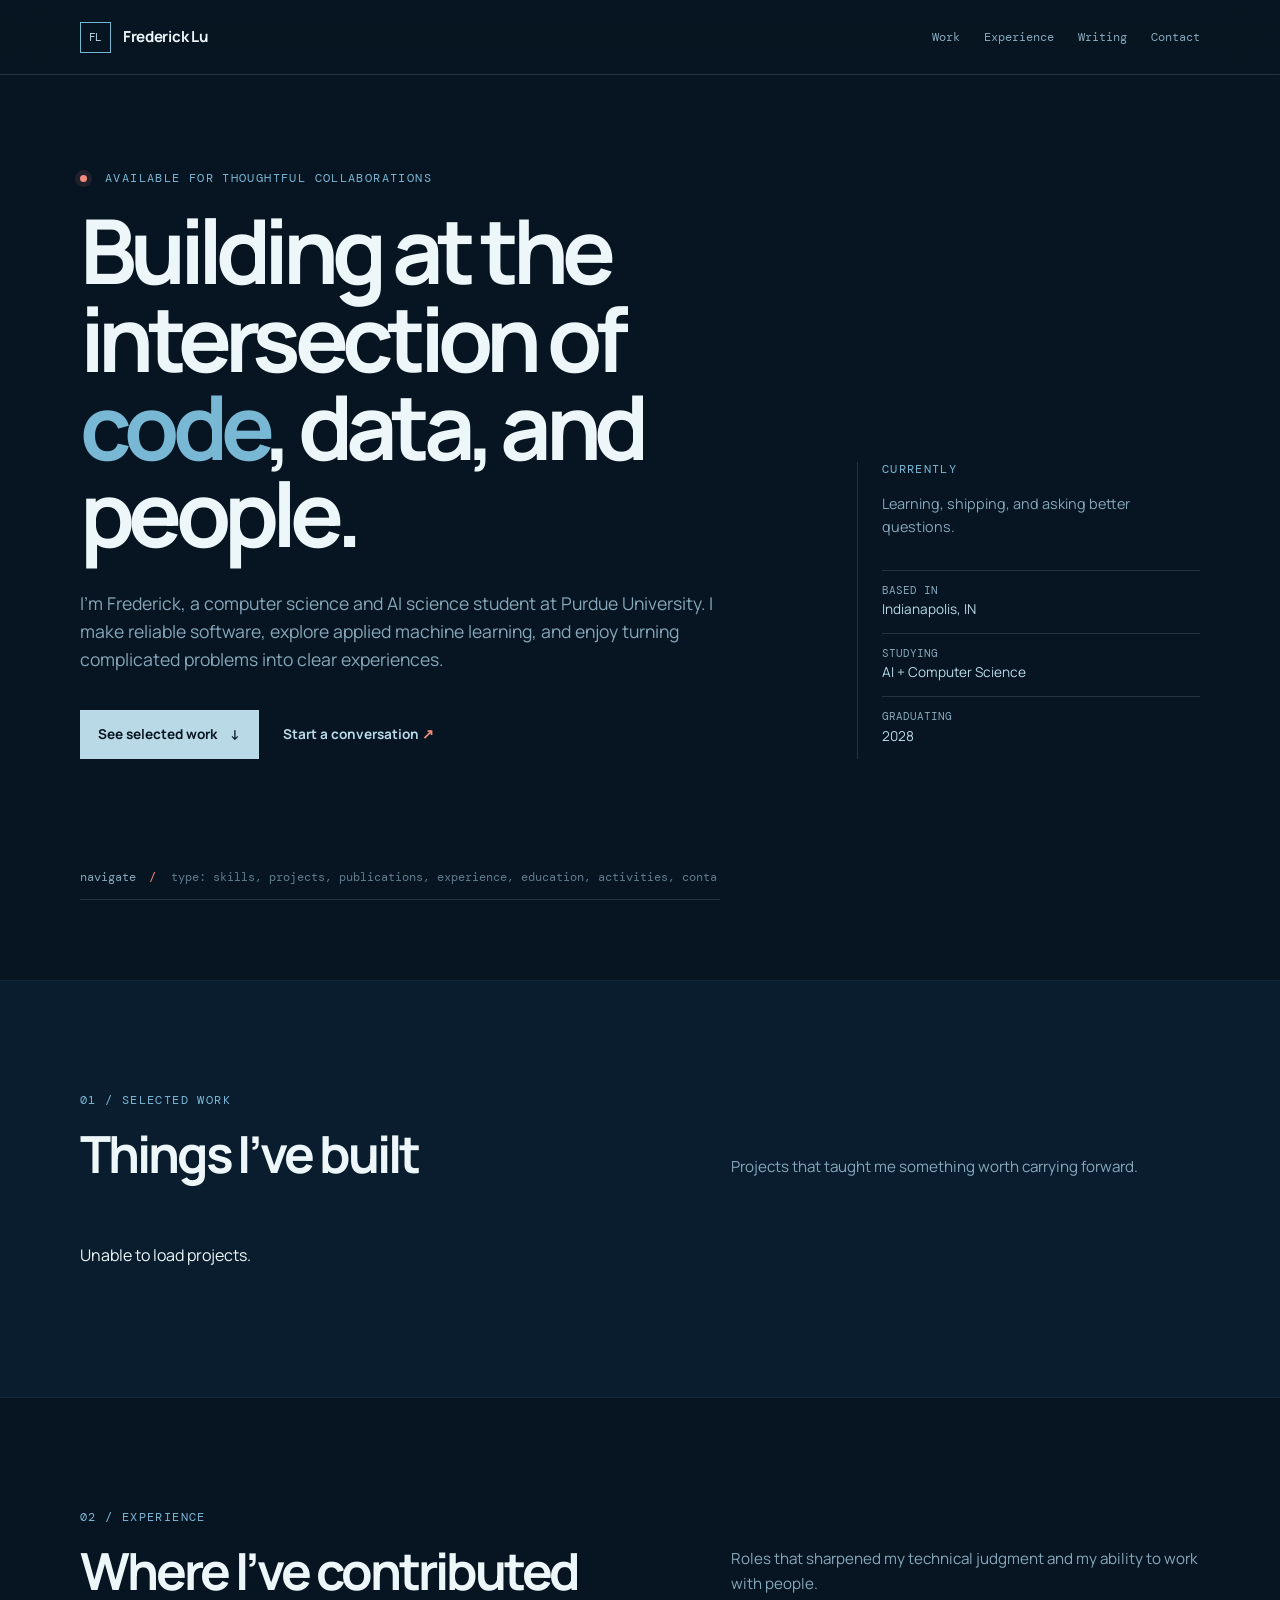
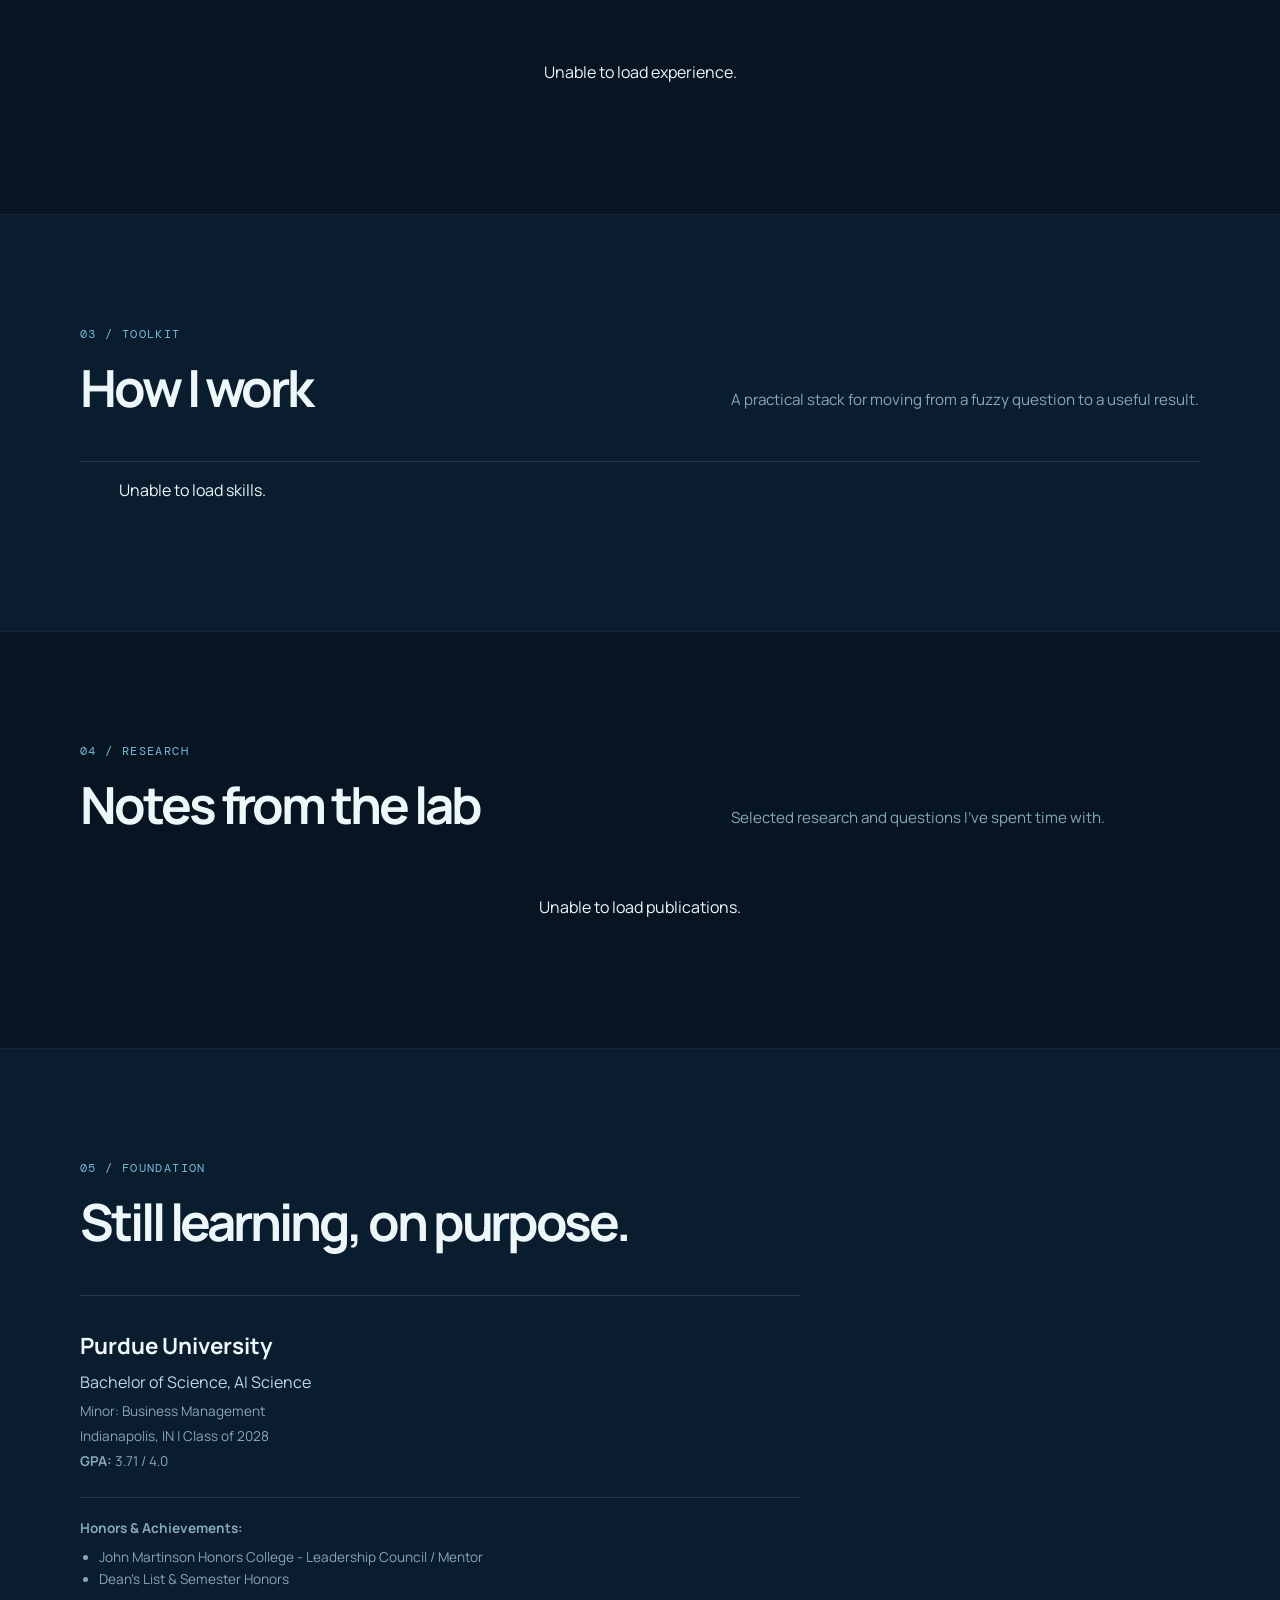
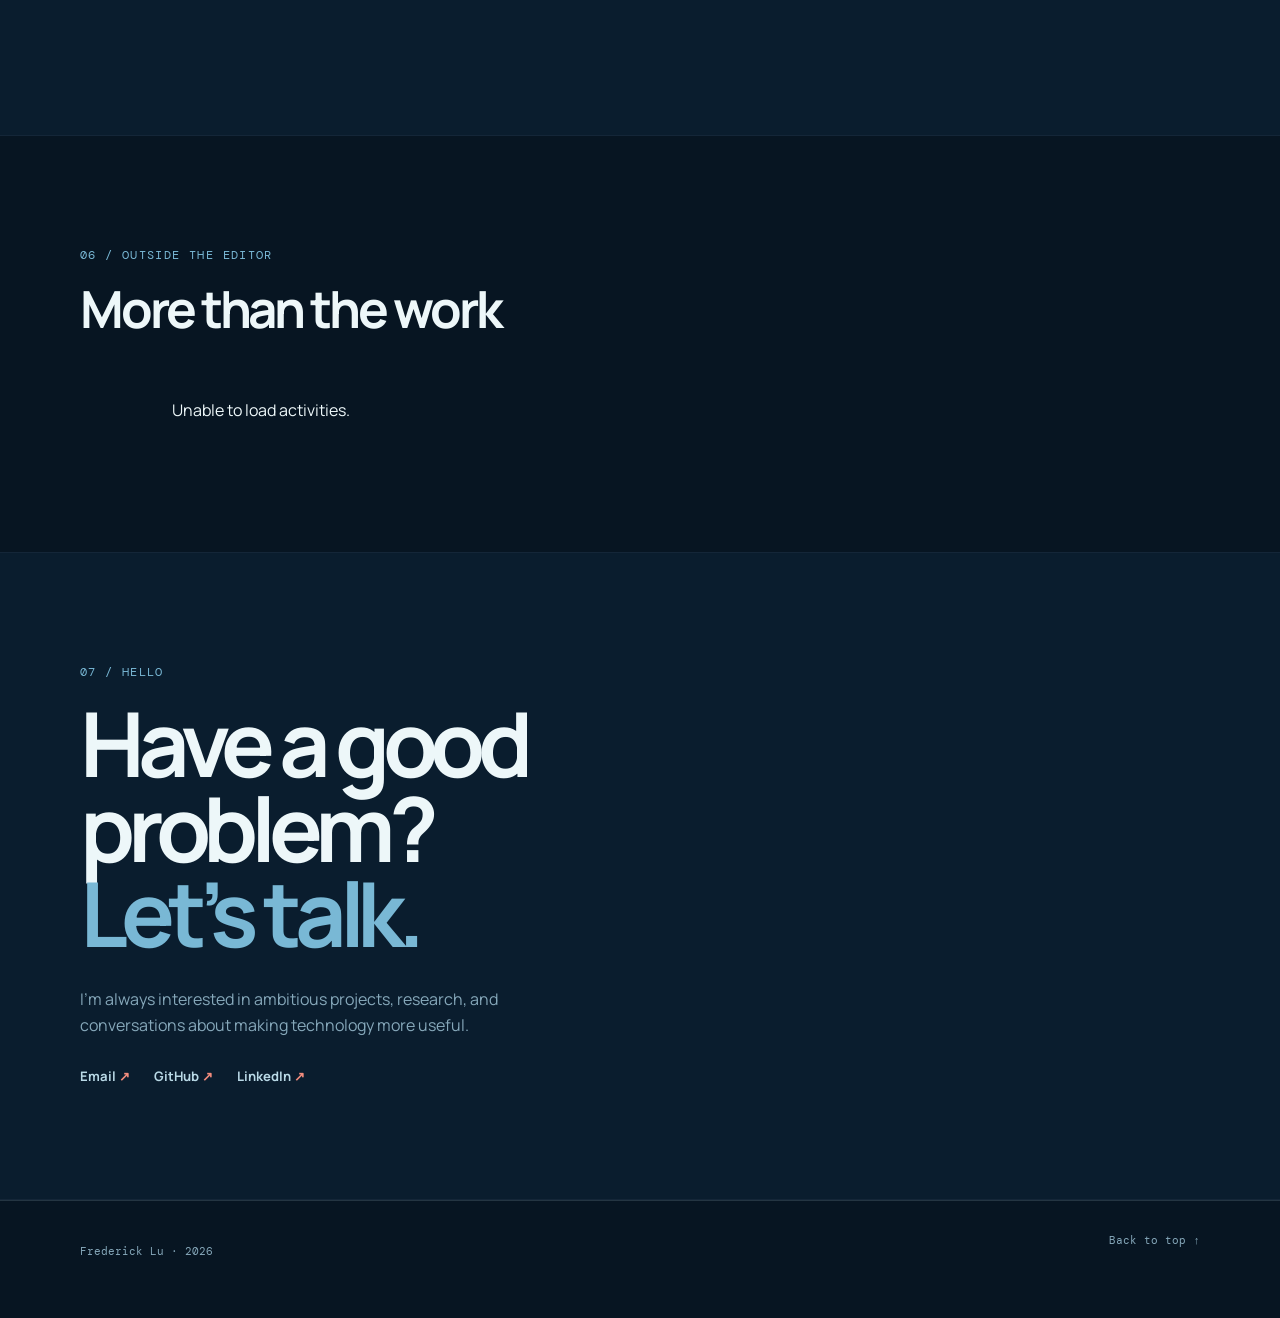
==== index.html @ 86e6887e "Restructure portfolio for GitHub Pages" ====
<!DOCTYPE html>
<html lang="en">
<head>
    <meta charset="UTF-8">
    <meta http-equiv="X-UA-Compatible" content="IE=edge">
    <meta name="viewport" content="width=device-width, initial-scale=1.0">
    <meta name="description" content="Frederick Lu - Double Major Computer Science & AI Science Student at Purdue University | Software Developer | AI Researcher">
    <meta name="author" content="Frederick Lu">
    <meta name="theme-color" content="#0b1f33">
    <meta name="color-scheme" content="dark">

    <!-- Open Graph / Social Sharing -->
    <meta property="og:type" content="website">
    <meta property="og:title" content="Frederick Lu - Computer Science & AI Science">
    <meta property="og:description" content="Software developer and AI science student building useful systems with code, data, and curiosity.">
    <meta property="og:url" content="https://frederick-g-lu.github.io/">

    <!-- Twitter Card -->
    <meta name="twitter:card" content="summary_large_image">
    <meta name="twitter:title" content="Frederick Lu - Computer Science & AI Science">
    <meta name="twitter:description" content="Software developer and AI science student building useful systems with code, data, and curiosity.">

    <title>Frederick Lu - Computer Science & AI Science Student & Software Developer</title>
    
    <!-- CSS Files -->
    <link rel="stylesheet" href="css/reset.css">
    <link rel="stylesheet" href="css/style.css">
    
    <!-- Typefaces -->
    <link rel="preconnect" href="https://fonts.googleapis.com">
    <link rel="preconnect" href="https://fonts.gstatic.com" crossorigin>
    <link href="https://fonts.googleapis.com/css2?family=DM+Mono:wght@400;500&family=Manrope:wght@400;500;600;700;800&display=swap" rel="stylesheet">
</head>
<body>
    <a class="skip-link" href="#main-content">Skip to content</a>
    <div class="site-shell">
        <nav class="navbar" id="navbar">
            <div class="container">
                <a class="nav-brand" href="#home" aria-label="Frederick Lu home"><span>FL</span><strong>Frederick Lu</strong></a>
                <div class="nav-links" aria-label="Main navigation">
                    <a href="#work">Work</a>
                    <a href="#experience">Experience</a>
                    <a href="#writing">Writing</a>
                    <a href="#contact">Contact</a>
                </div>
            </div>
        </nav>

        <main id="main-content">
        <section id="home" class="hero section-shell">
            <div class="container">
                <div class="hero-content">
                    <p class="eyebrow"><span class="status-dot"></span> Available for thoughtful collaborations</p>
                    <h1 class="hero-title">Building at the intersection of <em>code</em>, data, and people.</h1>
                    <p class="hero-subtitle">I’m Frederick, a computer science and AI science student at Purdue University. I make reliable software, explore applied machine learning, and enjoy turning complicated problems into clear experiences.</p>
                    <div class="hero-actions">
                        <a class="button button-primary" href="#work">See selected work <span aria-hidden="true">↓</span></a>
                        <a class="text-link" href="mailto:lu.g.frederick@gmail.com">Start a conversation <span aria-hidden="true">↗</span></a>
                    </div>
                    </div>
                    <div class="hero-aside">
                        <p class="mono-label">CURRENTLY</p>
                        <p>Learning, shipping, and asking better questions.</p>
                        <dl class="hero-facts">
                            <div><dt>Based in</dt><dd>Indianapolis, IN</dd></div>
                            <div><dt>Studying</dt><dd>AI + Computer Science</dd></div>
                            <div><dt>Graduating</dt><dd>2028</dd></div>
                        </dl>
                    </div>
                    <form class="hero-terminal-nav" id="hero-terminal-nav" aria-label="Jump to section">
                        <label for="hero-nav-input" class="hero-terminal-label">navigate</label>
                        <span class="hero-terminal-prompt" aria-hidden="true">/</span>
                        <input
                            id="hero-nav-input"
                            class="hero-terminal-input"
                            type="text"
                            autocomplete="off"
                            spellcheck="false"
                            placeholder="type a section and press enter"
                        >
                    </form>
                </div>
            </div>
        </section>

        <section id="work" class="projects section-shell section-tint">
            <div class="container">
                <div class="section-heading"><p class="mono-label">01 / selected work</p><h2>Things I’ve built</h2><p>Projects that taught me something worth carrying forward.</p></div>
                <div class="projects-list" id="projects-list">
                    <p class="loading-state">Loading selected work...</p>
                </div>
            </div>
        </section>

        <section id="experience" class="experience section-shell">
            <div class="container">
                <div class="section-heading"><p class="mono-label">02 / experience</p><h2>Where I’ve contributed</h2><p>Roles that sharpened my technical judgment and my ability to work with people.</p></div>
                <div class="experience-list" id="experience-list">
                    <p class="loading-state">Loading experience...</p>
                </div>
            </div>
        </section>

        <section id="skills" class="skills section-shell section-tint">
            <div class="container">
                <div class="section-heading"><p class="mono-label">03 / toolkit</p><h2>How I work</h2><p>A practical stack for moving from a fuzzy question to a useful result.</p></div>
                <div class="skills-categories" id="skills-categories">
                    <p class="loading-state">Loading toolkit...</p>
                </div>
            </div>
        </section>

        <section id="writing" class="publications section-shell">
            <div class="container">
                <div class="section-heading"><p class="mono-label">04 / research</p><h2>Notes from the lab</h2><p>Selected research and questions I’ve spent time with.</p></div>
                <div class="publications-list" id="publications-list">
                    <p class="loading-state">Loading research...</p>
                </div>
            </div>
        </section>

        <section id="education" class="education section-shell section-tint">
            <div class="container">
                <div class="section-heading"><p class="mono-label">05 / foundation</p><h2>Still learning, on purpose.</h2></div>
                <div class="education-content">
                    <div class="education-card">
                        <h3>Purdue University</h3>
                        <p class="education-degree">Bachelor of Science, AI Science</p>
                        <p class="education-minor">Minor: Business Management</p>
                        <p class="education-location">Indianapolis, IN | Class of 2028</p>
                        <p class="education-gpa"><strong>GPA:</strong> <span id="education-gpa">3.71 / 4.0</span></p>
                        <div class="education-honors">
                            <p><strong>Honors & Achievements:</strong></p>
                            <ul>
                                <li>John Martinson Honors College - Leadership Council / Mentor</li>
                                <li>Dean's List & Semester Honors</li>
                            </ul>
                        </div>
                    </div>
                </div>
            </div>
        </section>

        <section id="activities" class="activities section-shell">
            <div class="container">
                <div class="section-heading"><p class="mono-label">06 / outside the editor</p><h2>More than the work</h2></div>
                <div class="activities-grid" id="activities-grid">
                    <p class="loading-state">Loading interests...</p>
                </div>
            </div>
        </section>

        <section id="contact" class="contact section-shell section-tint">
            <div class="container">
                <p class="mono-label">07 / hello</p>
                <h2 class="contact-title">Have a good problem?<br><em>Let’s talk.</em></h2>
                <div class="contact-content">
                    <p>I’m always interested in ambitious projects, research, and conversations about making technology more useful.</p>
                    <div class="social-links">
                        <a href="mailto:lu.g.frederick@gmail.com" class="social-link">Email <span aria-hidden="true">↗</span></a>
                        <a href="https://github.com/frederick-g-lu" target="_blank" rel="noopener noreferrer" class="social-link">GitHub <span aria-hidden="true">↗</span></a>
                        <a href="https://www.linkedin.com/in/frederick-g-lu" target="_blank" rel="noopener noreferrer" class="social-link">LinkedIn <span aria-hidden="true">↗</span></a>
                    </div>
                </div>
            </div>
        </section>
        </main>

        <footer class="footer">
            <div class="container">
                <p>Frederick Lu <span aria-hidden="true">·</span> <span id="current-year"></span></p>
                <a href="#home">Back to top ↑</a>
            </div>
        </footer>
    </div>

        <!-- JavaScript Files -->
        <script src="js/main.js"></script>
        <script src="js/animations.js"></script>
    </body>
    </html>
---- css/style.css ----
:root {
    --ice-950: #071522;
    --ice-900: #0b1f33;
    --ice-850: #102a43;
    --ice-800: #153653;
    --ice-700: #255276;
    --ice-500: #79b8d5;
    --ice-300: #b9d9e6;
    --ice-100: #edf7f9;
    --coral: #f28c7d;
    --muted: #86a8ba;
    --line: rgba(185, 217, 230, 0.16);
    --container: 1120px;
    --sans: 'Manrope', 'Trebuchet MS', sans-serif;
    --mono: 'DM Mono', 'Courier New', monospace;
}

* { box-sizing: border-box; }
html { scroll-behavior: smooth; }
body { margin: 0; background: var(--ice-950); color: var(--ice-100); font-family: var(--sans); line-height: 1.6; overflow-x: hidden; }
body::before { content: ''; position: fixed; inset: 0; pointer-events: none; opacity: .2; background-image: linear-gradient(rgba(121,184,213,.025) 1px, transparent 1px), linear-gradient(90deg, rgba(121,184,213,.025) 1px, transparent 1px); background-size: 48px 48px; mask-image: linear-gradient(to bottom, black, transparent 75%); }
a { color: inherit; text-decoration: none; }
a:focus-visible, input:focus-visible { outline: 2px solid var(--coral); outline-offset: 4px; }
.container { width: min(var(--container), calc(100% - 3rem)); margin: 0 auto; }
.skip-link { position: fixed; top: -4rem; left: 1rem; z-index: 20; padding: .6rem 1rem; background: var(--coral); color: var(--ice-950); }
.skip-link:focus { top: 1rem; }

.navbar { position: sticky; top: 0; z-index: 10; border-bottom: 1px solid var(--line); background: rgba(7,21,34,.86); backdrop-filter: blur(16px); }
.navbar .container { min-height: 74px; display: flex; align-items: center; justify-content: space-between; gap: 2rem; }
.nav-brand { display: inline-flex; align-items: center; gap: .75rem; font-size: .95rem; letter-spacing: -.02em; }
.nav-brand span { display: grid; place-items: center; width: 31px; height: 31px; border: 1px solid var(--ice-500); color: var(--ice-300); font: .7rem var(--mono); }
.nav-links { display: flex; align-items: center; gap: 1.5rem; color: var(--muted); font: .72rem var(--mono); }
.nav-links a, .footer a { transition: color .2s ease; }
.nav-links a:hover, .footer a:hover { color: var(--ice-100); }

.section-shell { padding: 7rem 0; position: relative; }
.section-tint { background: rgba(16,42,67,.38); border-top: 1px solid rgba(185,217,230,.05); border-bottom: 1px solid rgba(185,217,230,.05); }
.hero { min-height: calc(100vh - 74px); display: flex; align-items: center; padding: 6rem 0 5rem; }
.hero .container { display: grid; grid-template-columns: minmax(0,1.35fr) minmax(220px,.65fr); gap: 6rem 4rem; align-items: end; }
.hero-content { max-width: 760px; }
.eyebrow, .mono-label { margin: 0 0 1.25rem; color: var(--ice-500); font: .72rem var(--mono); letter-spacing: .12em; text-transform: uppercase; }
.status-dot { display: inline-block; width: 7px; height: 7px; margin-right: .6rem; border-radius: 50%; background: var(--coral); box-shadow: 0 0 0 5px rgba(242,140,125,.1); }
.hero-title { max-width: 820px; margin: 0; color: var(--ice-100); font-size: clamp(3.2rem,7vw,6.8rem); font-weight: 700; letter-spacing: -.075em; line-height: .98; }
em { color: var(--ice-500); font-style: normal; }
.hero-subtitle { max-width: 660px; margin: 2rem 0 0; color: var(--muted); font-size: 1.1rem; }
.hero-actions { display: flex; align-items: center; flex-wrap: wrap; gap: 1.5rem; margin-top: 2.3rem; }
.button { display: inline-flex; gap: .8rem; align-items: center; padding: .85rem 1.15rem; font-size: .85rem; font-weight: 700; transition: transform .2s ease, background .2s ease; }
.button-primary { background: var(--ice-300); color: var(--ice-950); }
.button-primary:hover { background: var(--ice-100); transform: translateY(-2px); }
.text-link { color: var(--ice-300); font-size: .85rem; font-weight: 700; }
.text-link span, .social-link span { color: var(--coral); }
.hero-aside { padding-left: 1.5rem; border-left: 1px solid var(--line); color: var(--muted); font-size: .9rem; }
.hero-aside .mono-label { margin-bottom: .5rem; }
.hero-facts { margin: 2rem 0 0; }
.hero-facts div { padding: .75rem 0; border-top: 1px solid var(--line); }
.hero-facts dt { color: var(--muted); font: .68rem var(--mono); text-transform: uppercase; }
.hero-facts dd { margin: .15rem 0 0; color: var(--ice-300); font-size: .85rem; }
.hero-terminal-nav { grid-column: 1 / -1; display: flex; align-items: center; gap: .8rem; max-width: 640px; padding: .8rem 0; border-bottom: 1px solid var(--line); color: var(--muted); font: .75rem var(--mono); }
.hero-terminal-prompt { color: var(--coral); }
.hero-terminal-input { flex: 1; min-width: 0; border: 0; background: transparent; color: var(--ice-100); font: inherit; }
.hero-terminal-input::placeholder { color: var(--muted); opacity: .7; }

.section-heading { display: grid; grid-template-columns: minmax(0,1fr) minmax(260px,.8fr); column-gap: 4rem; align-items: end; margin-bottom: 3rem; }
.section-heading .mono-label { grid-column: 1 / -1; }
.section-heading h2 { margin: 0; color: var(--ice-100); font-size: clamp(2rem,4vw,3.5rem); letter-spacing: -.06em; line-height: 1; }
.section-heading > p:last-child { margin: 0; color: var(--muted); font-size: .95rem; }
.loading-state { color: var(--muted); font: .8rem var(--mono); }
.projects-list, .experience-list, .publications-list { display: grid; gap: 0; }
.project-item, .experience-item, .publication-item { display: grid; grid-template-columns: minmax(140px,.3fr) minmax(0,1fr); gap: 2rem; padding: 1.6rem 0; border-top: 1px solid var(--line); transition: padding .2s ease, background .2s ease; }
.project-item:hover, .experience-item:hover, .publication-item:hover { padding-left: 1rem; padding-right: 1rem; background: rgba(37,82,118,.18); }
.project-header, .publication-header { grid-column: 1; grid-row: 1; }
.project-title, .publication-title, .experience-position { margin: 0; color: var(--ice-100); font-size: 1.05rem; font-weight: 700; letter-spacing: -.02em; }
.project-year, .publication-year { margin: .35rem 0 0; color: var(--ice-500); font: .7rem var(--mono); }
.project-description, .publication-description { grid-column: 2; grid-row: 1; max-width: 680px; margin: 0; color: var(--muted); font-size: .92rem; }
.project-tech, .publication-tech { grid-column: 2; display: flex; flex-wrap: wrap; gap: .4rem; margin-top: -.8rem; }
.tech-tag, .skill-tag { color: var(--ice-500); font: .68rem var(--mono); }
.tech-tag:not(:last-child)::after { content: ' /'; padding-left: .4rem; color: var(--ice-700); }
.project-links, .publication-links { grid-column: 2; display: flex; gap: 1.25rem; margin-top: -.55rem; }
.project-link, .publication-link { color: var(--ice-300); font-size: .78rem; font-weight: 700; }
.project-link:hover, .publication-link:hover { color: var(--coral); }

.experience-item { grid-template-columns: minmax(180px,.42fr) minmax(0,1fr); }
.experience-meta { grid-column: 1; }
.experience-company { margin: .2rem 0 0; color: var(--ice-500); font-size: .8rem; }
.experience-period { margin: .25rem 0 0; color: var(--muted); font: .68rem var(--mono); }
.experience-details { grid-column: 2; }
.experience-details ul { margin: 0; padding: 0; list-style: none; }
.experience-details li { position: relative; margin-bottom: .7rem; padding-left: 1.2rem; color: var(--muted); font-size: .92rem; }
.experience-details li::before { content: '↳'; position: absolute; left: 0; color: var(--coral); }
.skills-categories { display: grid; grid-template-columns: repeat(5,1fr); border-top: 1px solid var(--line); }
.skill-category { min-height: 180px; padding: 1.5rem 1rem 1.5rem 0; border-right: 1px solid var(--line); }
.skill-category:not(:first-child) { padding-left: 1rem; }
.skill-category:last-child { border-right: 0; }
.skill-category-title { margin: 0 0 1.3rem; color: var(--ice-300); font-size: .82rem; }
.skill-list { display: flex; flex-direction: column; gap: .45rem; }

.education-content { max-width: 720px; }
.education-card { padding: 2rem 0; border-top: 1px solid var(--line); }
.education-card h3 { margin: 0; color: var(--ice-100); font-size: 1.4rem; }
.education-degree { margin: .35rem 0; color: var(--ice-300); }
.education-minor, .education-location, .education-gpa { margin: .2rem 0; color: var(--muted); font-size: .85rem; }
.education-honors { margin-top: 1.5rem; padding-top: 1rem; border-top: 1px solid var(--line); color: var(--muted); font-size: .85rem; }
.education-honors p { margin: .25rem 0; }
.education-honors ul { margin: .5rem 0 0; padding-left: 1.2rem; }
.activities-grid { display: grid; grid-template-columns: repeat(3,1fr); gap: 1rem; }
.activity-card { padding: 1.3rem 0; border-top: 1px solid var(--line); }
.activity-title { margin: 0; color: var(--ice-300); font-size: .95rem; }
.activity-description { margin: .5rem 0 0; color: var(--muted); font-size: .82rem; }
.contact-title { max-width: 700px; margin: 0; font-size: clamp(3rem,7vw,6.2rem); letter-spacing: -.08em; line-height: .95; }
.contact-content { max-width: 510px; margin: 2rem 0 0; }
.contact-content > p { color: var(--muted); }
.social-links { display: flex; flex-wrap: wrap; gap: 1.5rem; margin-top: 1.75rem; }
.social-link { color: var(--ice-300); font-size: .82rem; font-weight: 700; }
.social-link:hover { color: var(--ice-100); }
.footer { padding: 2rem 0 3rem; border-top: 1px solid var(--line); color: var(--muted); font: .7rem var(--mono); }
.footer .container { display: flex; justify-content: space-between; gap: 1rem; }

@media (max-width: 780px) {
    .container { width: min(var(--container), calc(100% - 2rem)); }
    .section-shell { padding: 5rem 0; }
    .hero { min-height: auto; padding: 6rem 0 4rem; }
    .hero .container { display: block; }
    .hero-aside { margin-top: 3rem; padding: 1.25rem 0 0; border-top: 1px solid var(--line); border-left: 0; }
    .hero-facts { display: grid; grid-template-columns: repeat(3,1fr); gap: .75rem; }
    .hero-terminal-nav { margin-top: 3rem; }
    .section-heading { display: block; }
    .section-heading > p:last-child { margin-top: 1.25rem; }
    .skills-categories { grid-template-columns: repeat(2,1fr); }
    .skill-category:nth-child(2), .skill-category:nth-child(4) { border-right: 0; }
    .skill-category:nth-child(n+3) { border-top: 1px solid var(--line); }
    .skill-category:nth-child(3) { padding-left: 0; }
    .activities-grid { grid-template-columns: 1fr; }
}
@media (max-width: 540px) {
    .nav-links { gap: .7rem; font-size: .62rem; }
    .nav-brand strong { display: none; }
    .hero-title { font-size: clamp(2.8rem,15vw,4.4rem); }
    .hero-subtitle { font-size: 1rem; }
    .hero-facts { grid-template-columns: 1fr; }
    .project-item, .experience-item, .publication-item { display: block; }
    .project-year, .publication-year { margin: .35rem 0 .7rem; }
    .project-description, .publication-description { margin-top: .8rem; }
    .project-tech, .publication-tech, .project-links, .publication-links { margin-top: 1rem; }
    .experience-details { margin-top: 1rem; }
    .skills-categories { display: block; }
    .skill-category, .skill-category:not(:first-child) { min-height: auto; padding: 1.3rem 0; border-right: 0; border-top: 1px solid var(--line); }
    .skill-category:first-child { border-top: 0; }
    .skill-list { flex-direction: row; flex-wrap: wrap; }
    .footer .container { align-items: flex-start; flex-direction: column; }
}
@media (prefers-reduced-motion: reduce) { *, *::before, *::after { scroll-behavior: auto !important; transition-duration: .01ms !important; animation-duration: .01ms !important; } }
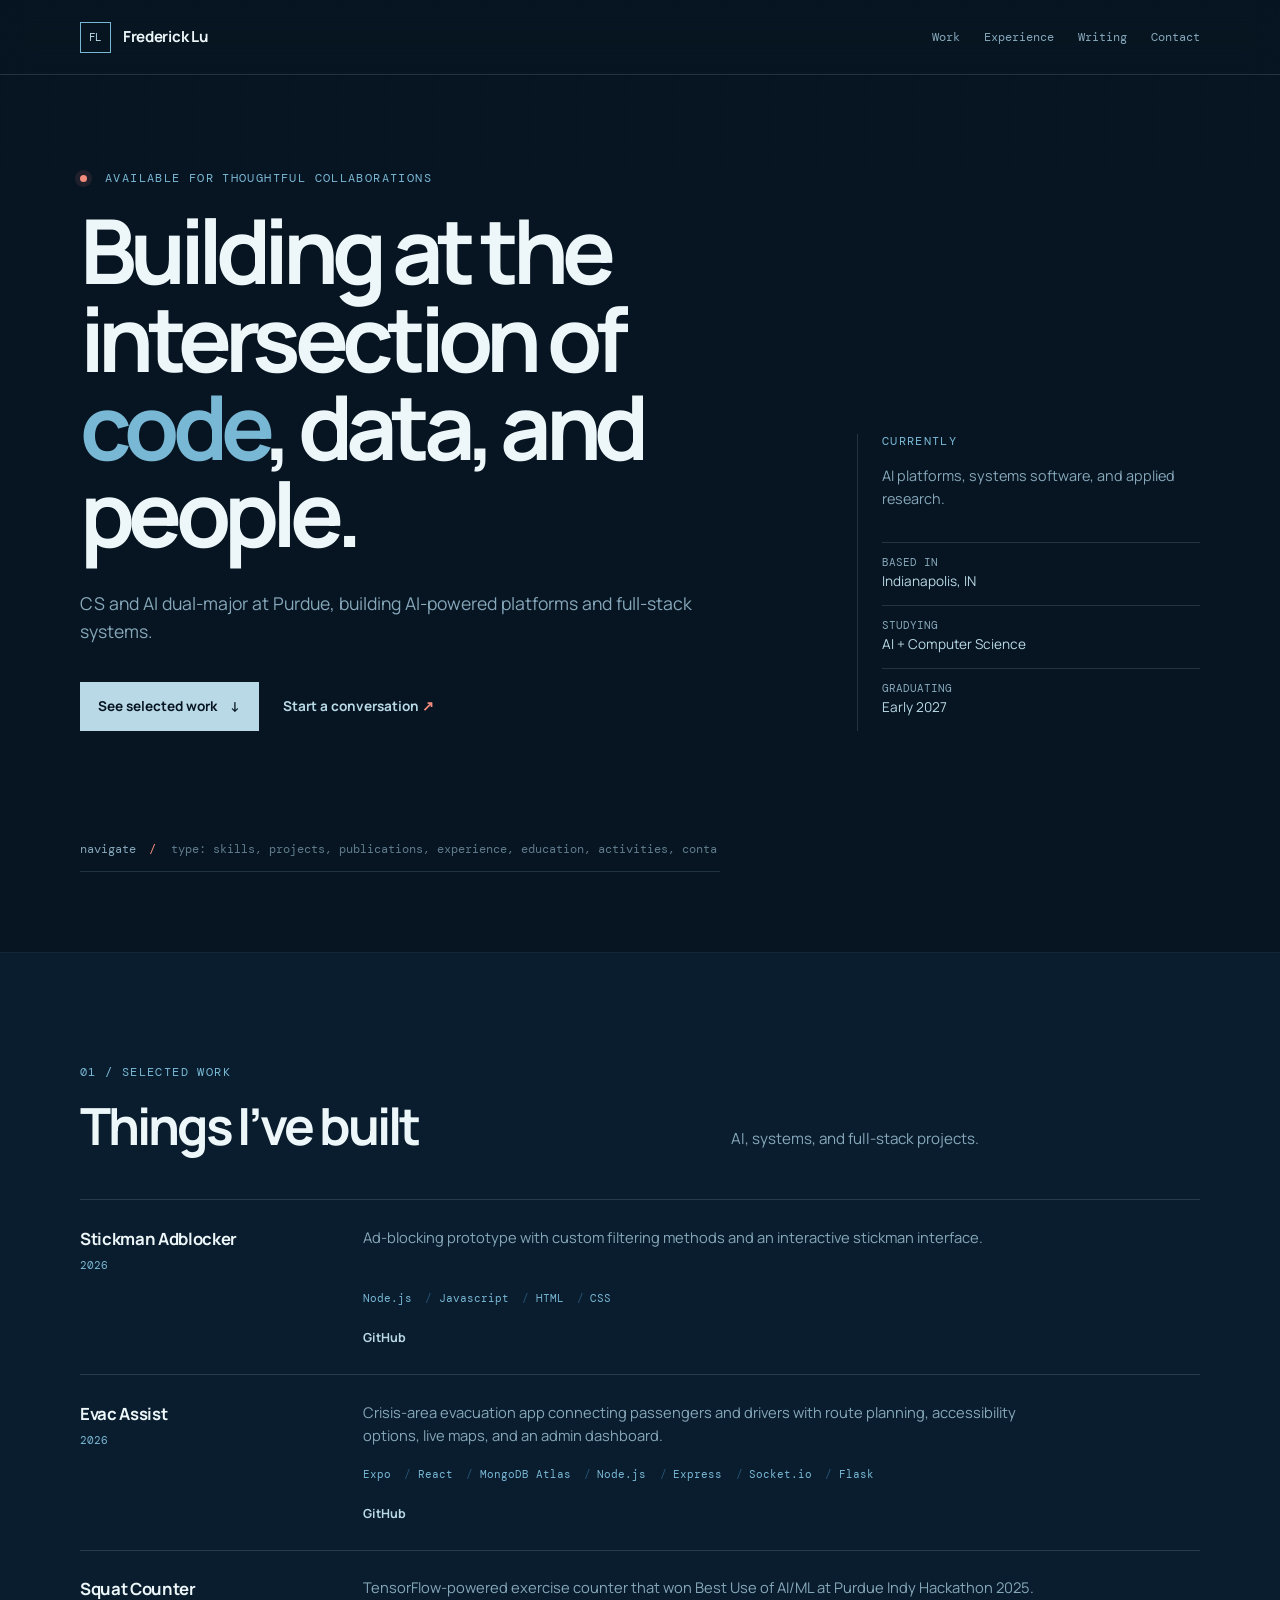
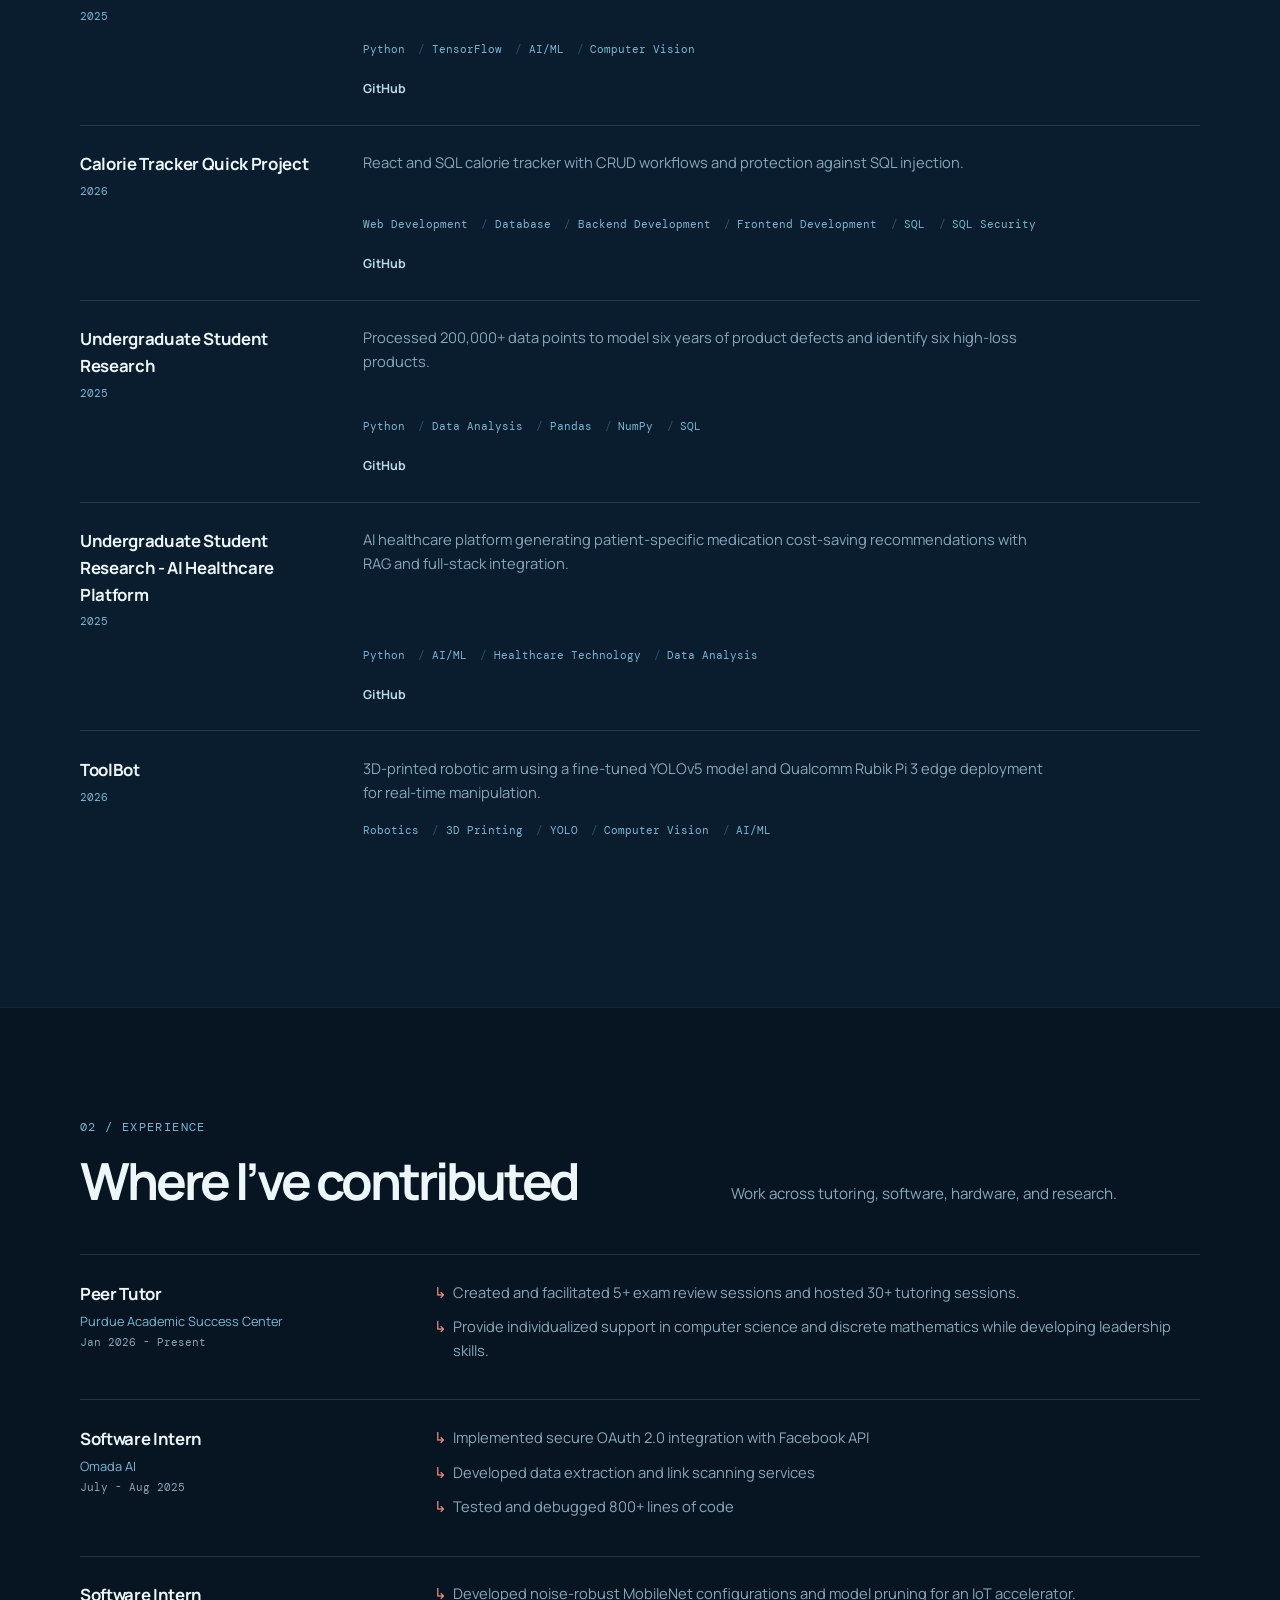
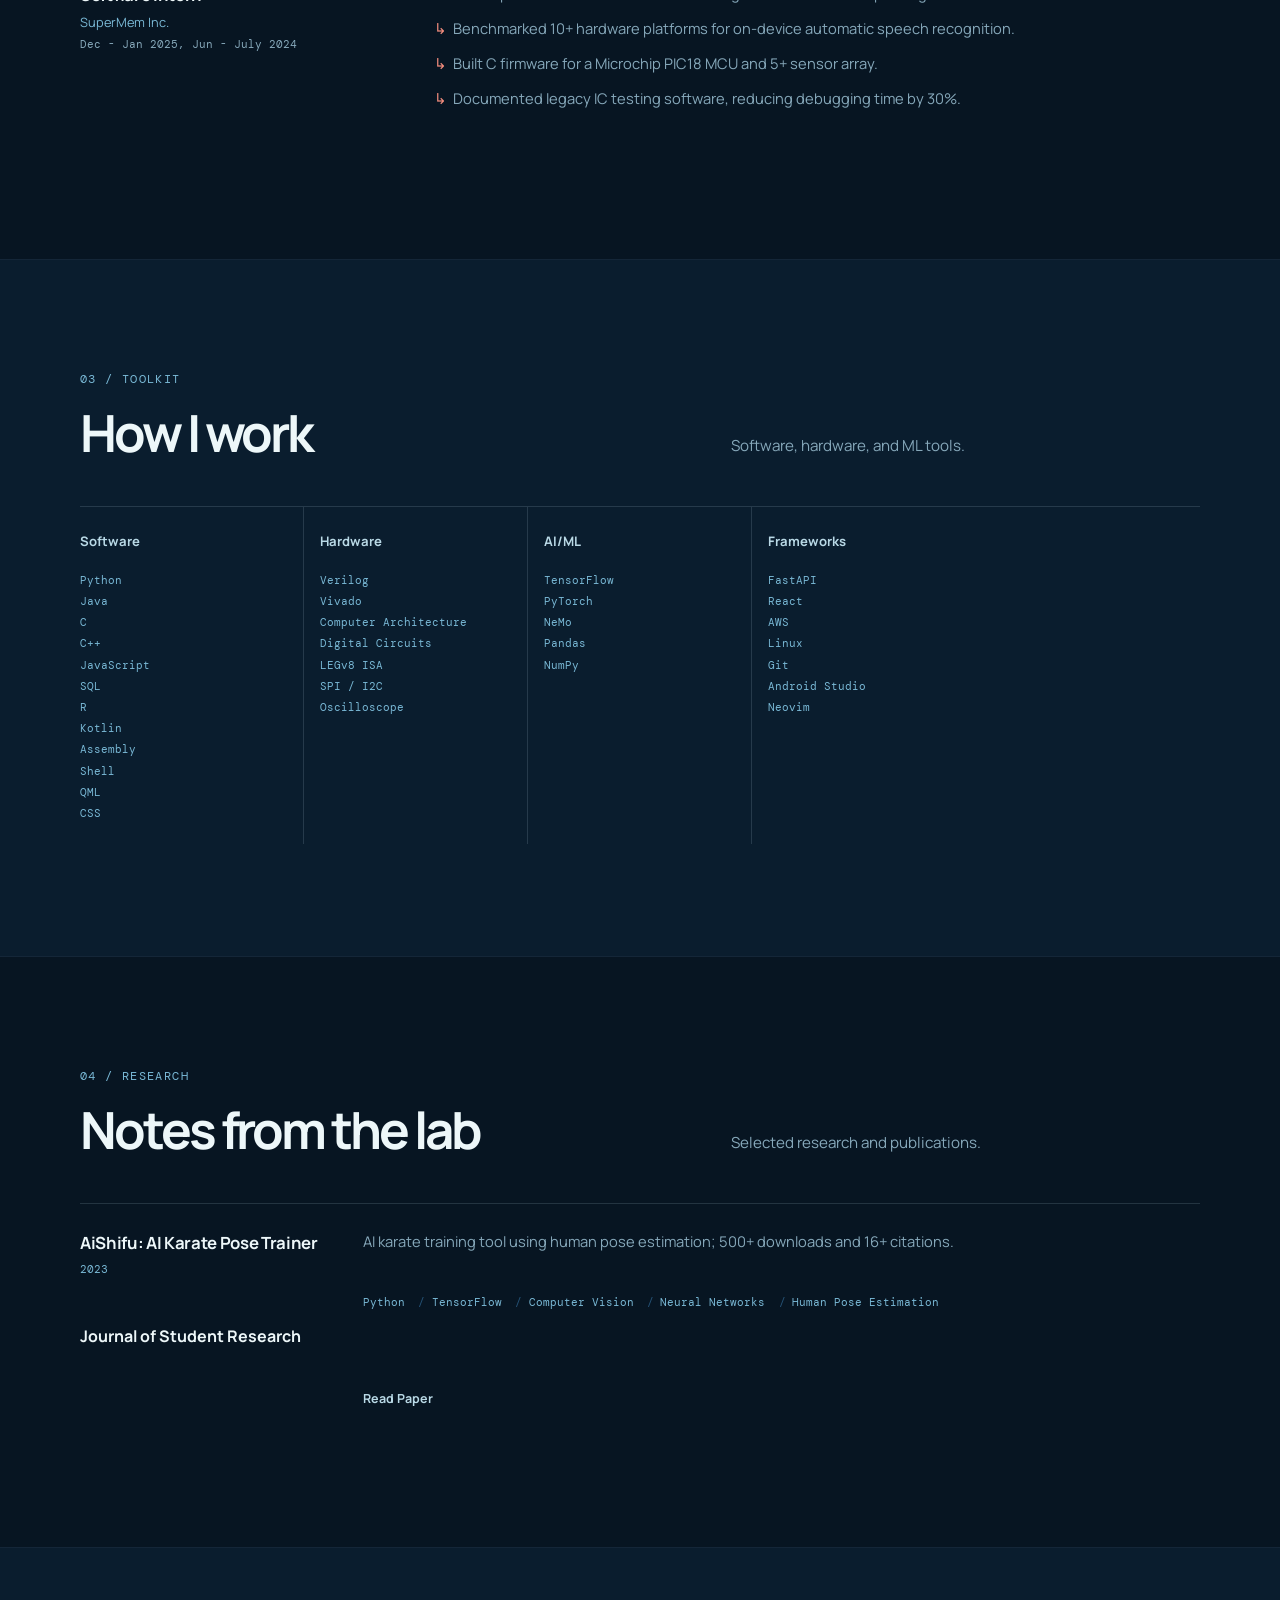
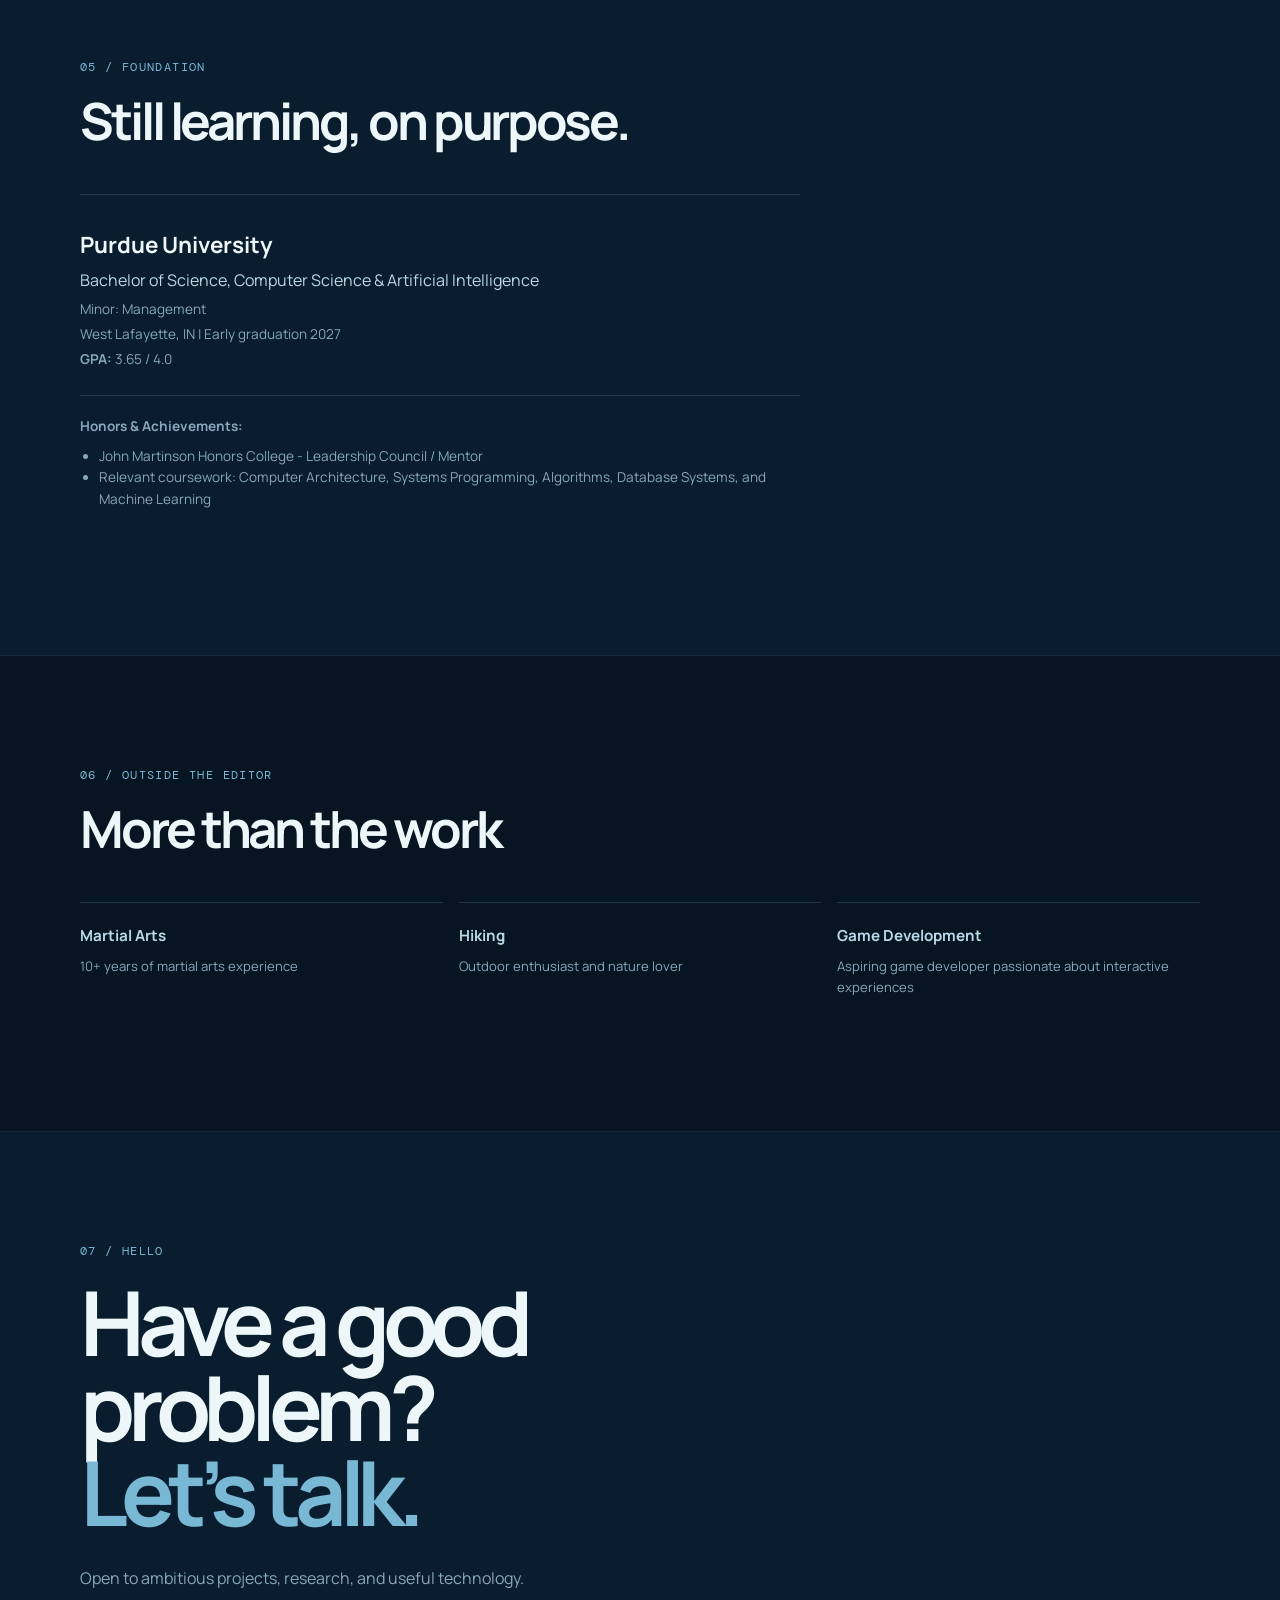
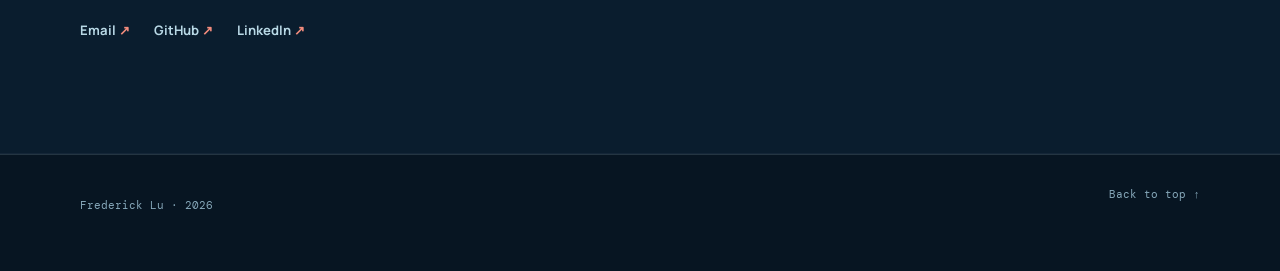
==== commit 29a6d6fa: "Update portfolio from resume and CV" ====
--- a/index.html
+++ b/index.html
@@ -52,7 +52,7 @@
                 <div class="hero-content">
                     <p class="eyebrow"><span class="status-dot"></span> Available for thoughtful collaborations</p>
                     <h1 class="hero-title">Building at the intersection of <em>code</em>, data, and people.</h1>
-                    <p class="hero-subtitle">I’m Frederick, a computer science and AI science student at Purdue University. I make reliable software, explore applied machine learning, and enjoy turning complicated problems into clear experiences.</p>
+                    <p class="hero-subtitle">CS and AI dual-major at Purdue, building AI-powered platforms and full-stack systems.</p>
                     <div class="hero-actions">
                         <a class="button button-primary" href="#work">See selected work <span aria-hidden="true">↓</span></a>
                         <a class="text-link" href="mailto:lu.g.frederick@gmail.com">Start a conversation <span aria-hidden="true">↗</span></a>
@@ -60,11 +60,11 @@
                     </div>
                     <div class="hero-aside">
                         <p class="mono-label">CURRENTLY</p>
-                        <p>Learning, shipping, and asking better questions.</p>
+                        <p>AI platforms, systems software, and applied research.</p>
                         <dl class="hero-facts">
                             <div><dt>Based in</dt><dd>Indianapolis, IN</dd></div>
                             <div><dt>Studying</dt><dd>AI + Computer Science</dd></div>
-                            <div><dt>Graduating</dt><dd>2028</dd></div>
+                            <div><dt>Graduating</dt><dd>Early 2027</dd></div>
                         </dl>
                     </div>
                     <form class="hero-terminal-nav" id="hero-terminal-nav" aria-label="Jump to section">
@@ -85,7 +85,7 @@
 
         <section id="work" class="projects section-shell section-tint">
             <div class="container">
-                <div class="section-heading"><p class="mono-label">01 / selected work</p><h2>Things I’ve built</h2><p>Projects that taught me something worth carrying forward.</p></div>
+                <div class="section-heading"><p class="mono-label">01 / selected work</p><h2>Things I’ve built</h2><p>AI, systems, and full-stack projects.</p></div>
                 <div class="projects-list" id="projects-list">
                     <p class="loading-state">Loading selected work...</p>
                 </div>
@@ -94,7 +94,7 @@
 
         <section id="experience" class="experience section-shell">
             <div class="container">
-                <div class="section-heading"><p class="mono-label">02 / experience</p><h2>Where I’ve contributed</h2><p>Roles that sharpened my technical judgment and my ability to work with people.</p></div>
+                <div class="section-heading"><p class="mono-label">02 / experience</p><h2>Where I’ve contributed</h2><p>Work across tutoring, software, hardware, and research.</p></div>
                 <div class="experience-list" id="experience-list">
                     <p class="loading-state">Loading experience...</p>
                 </div>
@@ -103,7 +103,7 @@
 
         <section id="skills" class="skills section-shell section-tint">
             <div class="container">
-                <div class="section-heading"><p class="mono-label">03 / toolkit</p><h2>How I work</h2><p>A practical stack for moving from a fuzzy question to a useful result.</p></div>
+                <div class="section-heading"><p class="mono-label">03 / toolkit</p><h2>How I work</h2><p>Software, hardware, and ML tools.</p></div>
                 <div class="skills-categories" id="skills-categories">
                     <p class="loading-state">Loading toolkit...</p>
                 </div>
@@ -112,7 +112,7 @@
 
         <section id="writing" class="publications section-shell">
             <div class="container">
-                <div class="section-heading"><p class="mono-label">04 / research</p><h2>Notes from the lab</h2><p>Selected research and questions I’ve spent time with.</p></div>
+                <div class="section-heading"><p class="mono-label">04 / research</p><h2>Notes from the lab</h2><p>Selected research and publications.</p></div>
                 <div class="publications-list" id="publications-list">
                     <p class="loading-state">Loading research...</p>
                 </div>
@@ -125,15 +125,15 @@
                 <div class="education-content">
                     <div class="education-card">
                         <h3>Purdue University</h3>
-                        <p class="education-degree">Bachelor of Science, AI Science</p>
-                        <p class="education-minor">Minor: Business Management</p>
-                        <p class="education-location">Indianapolis, IN | Class of 2028</p>
-                        <p class="education-gpa"><strong>GPA:</strong> <span id="education-gpa">3.71 / 4.0</span></p>
+                        <p class="education-degree">Bachelor of Science, Computer Science & Artificial Intelligence</p>
+                        <p class="education-minor">Minor: Management</p>
+                        <p class="education-location">West Lafayette, IN | Early graduation 2027</p>
+                        <p class="education-gpa"><strong>GPA:</strong> <span id="education-gpa">3.65 / 4.0</span></p>
                         <div class="education-honors">
                             <p><strong>Honors & Achievements:</strong></p>
                             <ul>
                                 <li>John Martinson Honors College - Leadership Council / Mentor</li>
-                                <li>Dean's List & Semester Honors</li>
+                                <li>Relevant coursework: Computer Architecture, Systems Programming, Algorithms, Database Systems, and Machine Learning</li>
                             </ul>
                         </div>
                     </div>
@@ -155,7 +155,7 @@
                 <p class="mono-label">07 / hello</p>
                 <h2 class="contact-title">Have a good problem?<br><em>Let’s talk.</em></h2>
                 <div class="contact-content">
-                    <p>I’m always interested in ambitious projects, research, and conversations about making technology more useful.</p>
+                    <p>Open to ambitious projects, research, and useful technology.</p>
                     <div class="social-links">
                         <a href="mailto:lu.g.frederick@gmail.com" class="social-link">Email <span aria-hidden="true">↗</span></a>
                         <a href="https://github.com/frederick-g-lu" target="_blank" rel="noopener noreferrer" class="social-link">GitHub <span aria-hidden="true">↗</span></a>
@@ -175,8 +175,8 @@
     </div>
 
         <!-- JavaScript Files -->
-        <script src="js/main.js"></script>
-        <script src="js/animations.js"></script>
+        <script src="js/main.js?v=20260908"></script>
+        <script src="js/animations.js?v=20260908"></script>
     </body>
     </html>
 
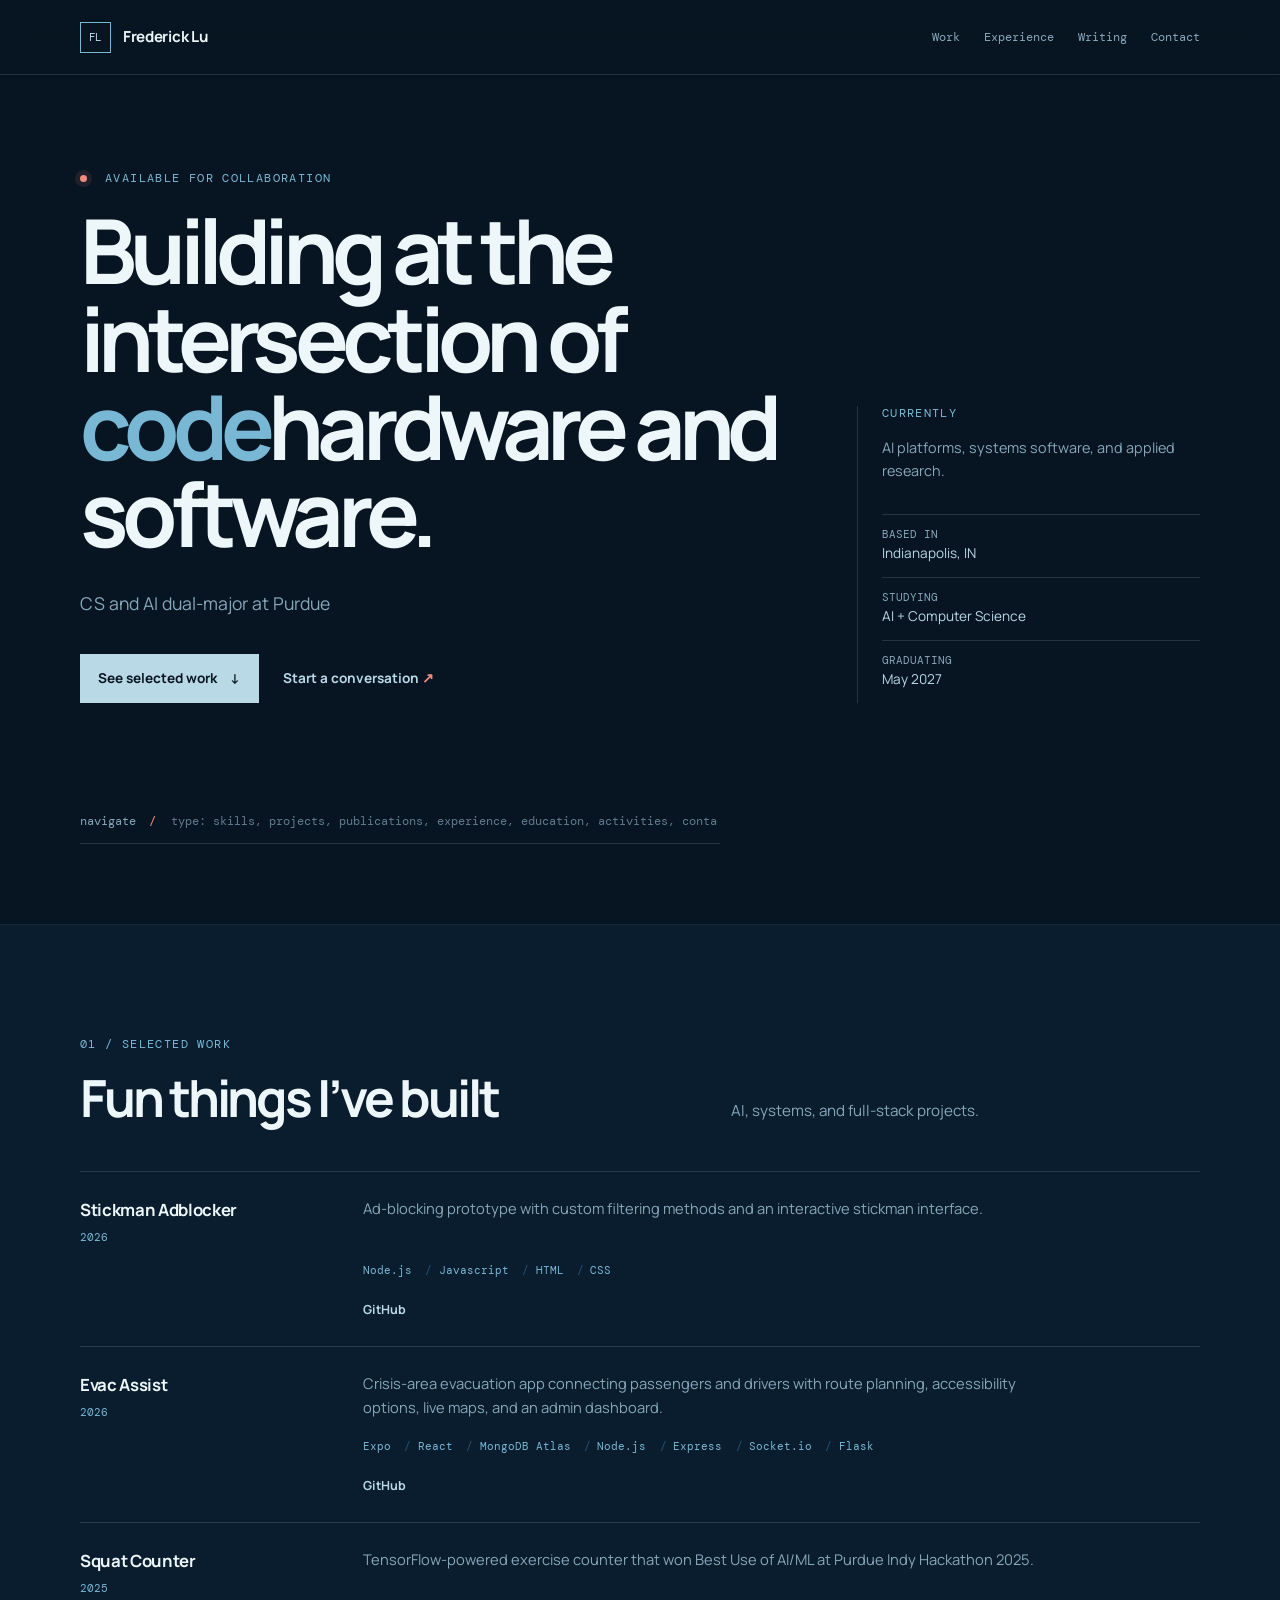
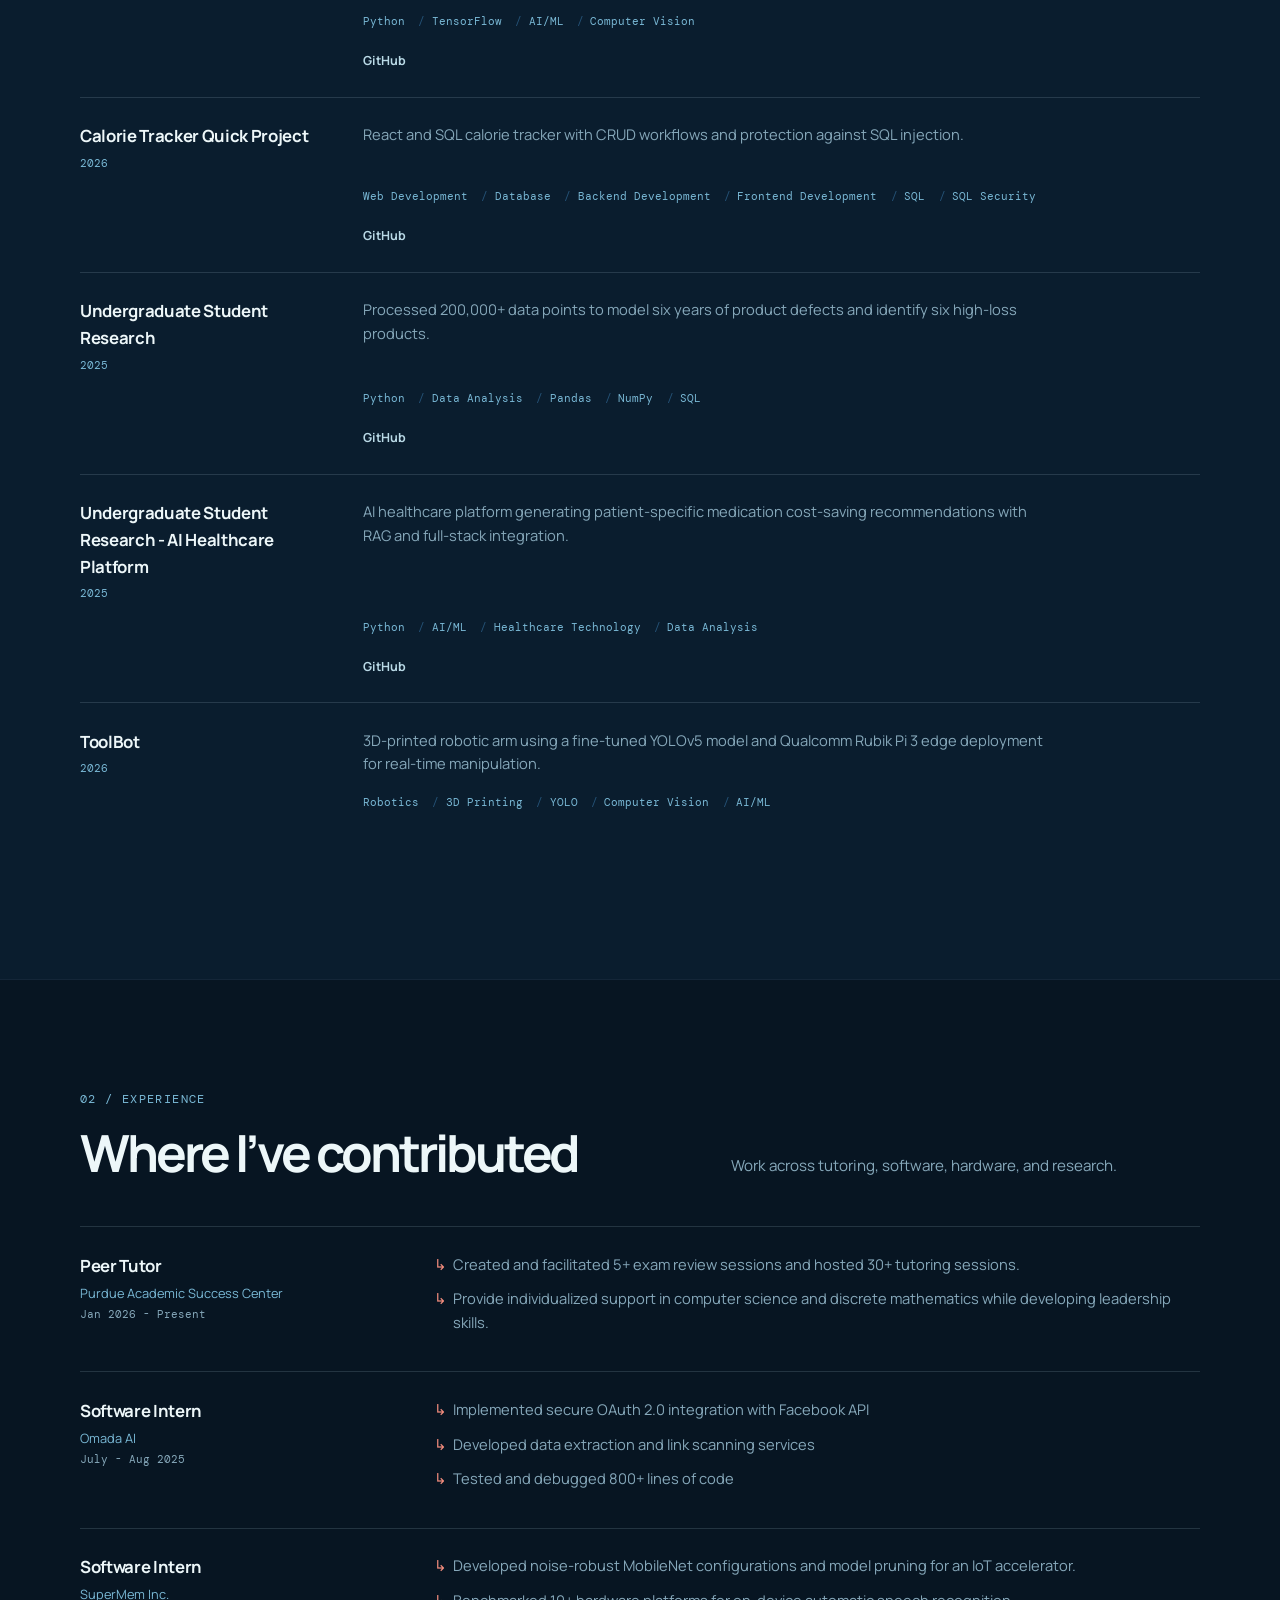
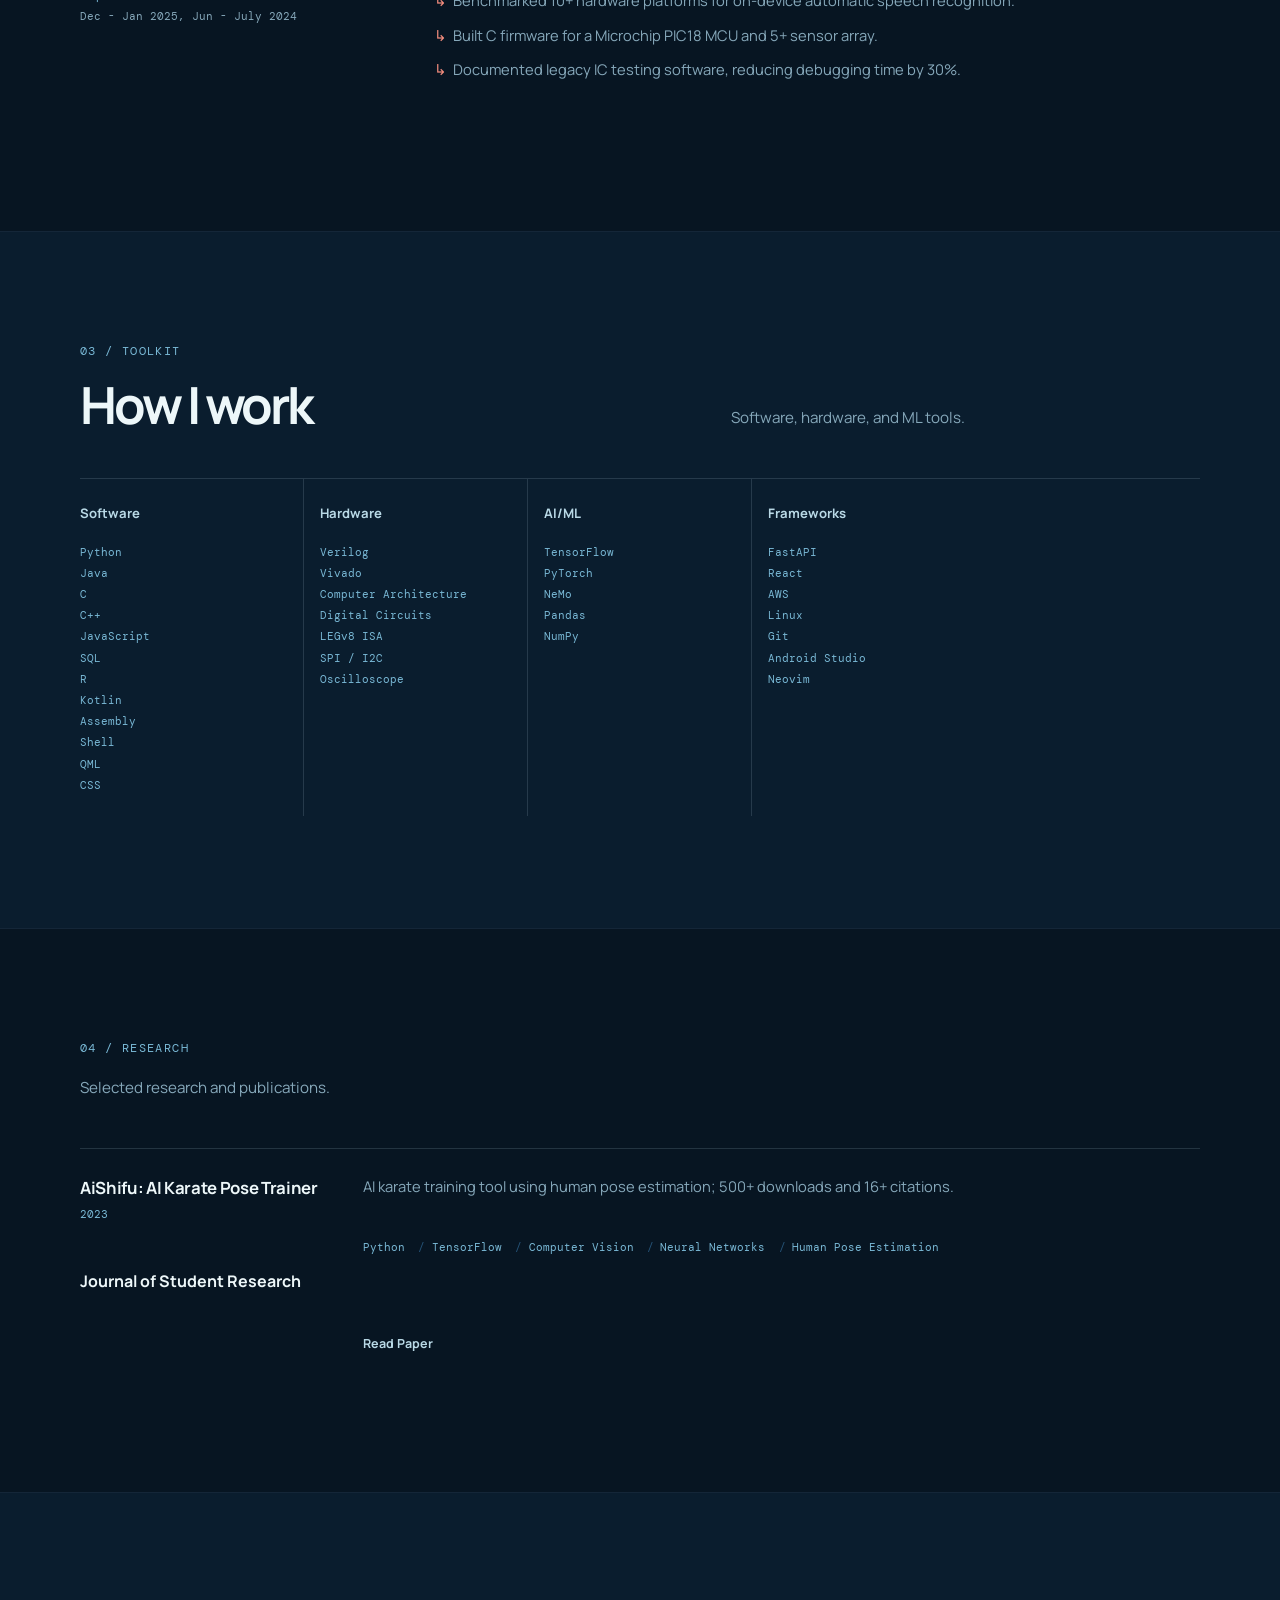
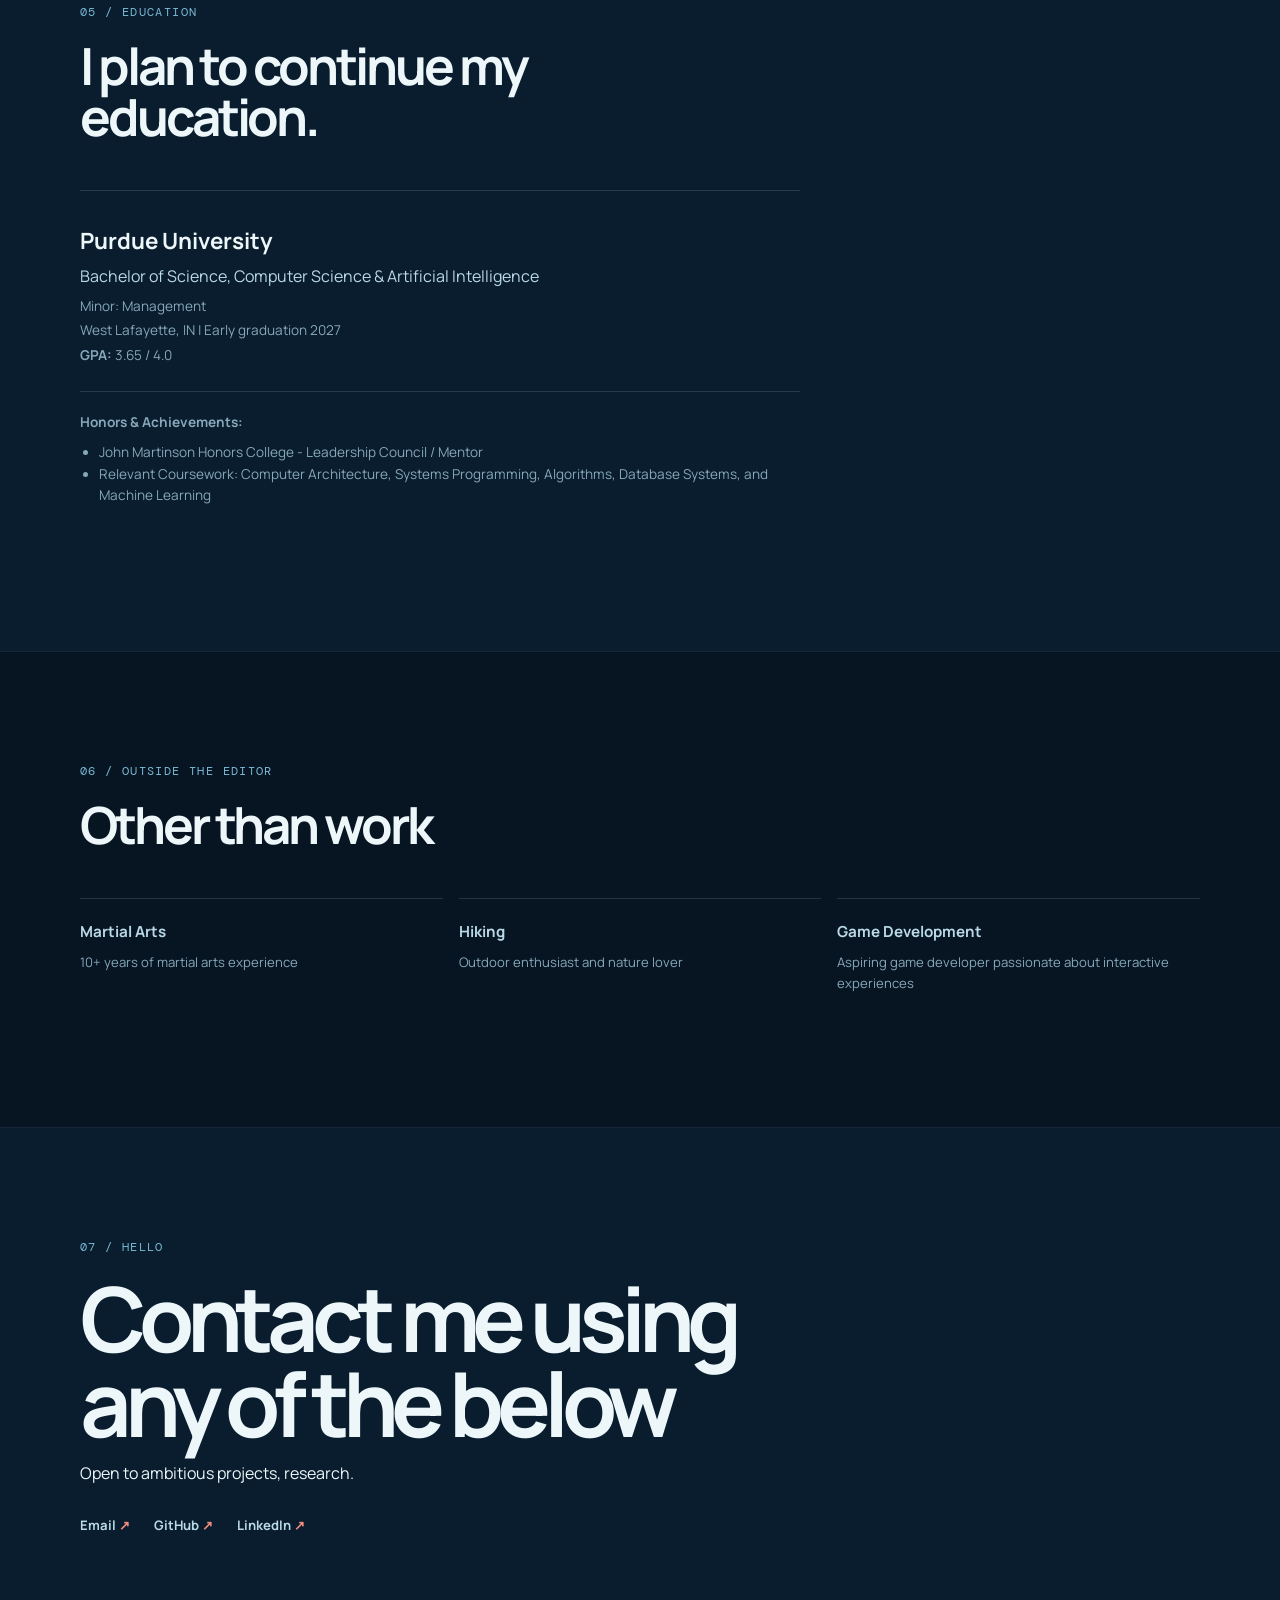
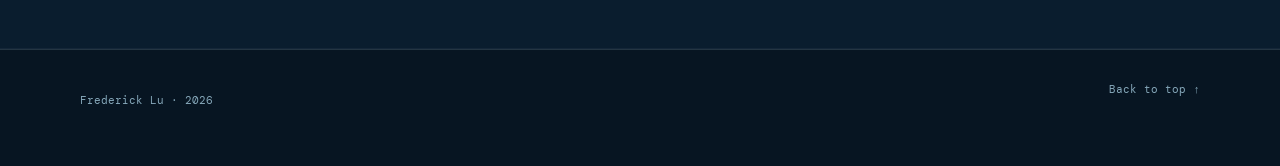
==== commit 919c2cdd: "Fixed several mistakes on main page" ====
--- a/index.html
+++ b/index.html
@@ -50,9 +50,9 @@
         <section id="home" class="hero section-shell">
             <div class="container">
                 <div class="hero-content">
-                    <p class="eyebrow"><span class="status-dot"></span> Available for thoughtful collaborations</p>
-                    <h1 class="hero-title">Building at the intersection of <em>code</em>, data, and people.</h1>
-                    <p class="hero-subtitle">CS and AI dual-major at Purdue, building AI-powered platforms and full-stack systems.</p>
+                    <p class="eyebrow"><span class="status-dot"></span> Available for collaboration</p>
+                    <h1 class="hero-title">Building at the intersection of <em>code</em>hardware and software.</h1>
+                    <p class="hero-subtitle">CS and AI dual-major at Purdue</p>
                     <div class="hero-actions">
                         <a class="button button-primary" href="#work">See selected work <span aria-hidden="true">↓</span></a>
                         <a class="text-link" href="mailto:lu.g.frederick@gmail.com">Start a conversation <span aria-hidden="true">↗</span></a>
@@ -64,7 +64,7 @@
                         <dl class="hero-facts">
                             <div><dt>Based in</dt><dd>Indianapolis, IN</dd></div>
                             <div><dt>Studying</dt><dd>AI + Computer Science</dd></div>
-                            <div><dt>Graduating</dt><dd>Early 2027</dd></div>
+                            <div><dt>Graduating</dt><dd>May 2027</dd></div>
                         </dl>
                     </div>
                     <form class="hero-terminal-nav" id="hero-terminal-nav" aria-label="Jump to section">
@@ -85,7 +85,7 @@
 
         <section id="work" class="projects section-shell section-tint">
             <div class="container">
-                <div class="section-heading"><p class="mono-label">01 / selected work</p><h2>Things I’ve built</h2><p>AI, systems, and full-stack projects.</p></div>
+                <div class="section-heading"><p class="mono-label">01 / selected work</p><h2>Fun things I’ve built</h2><p>AI, systems, and full-stack projects.</p></div>
                 <div class="projects-list" id="projects-list">
                     <p class="loading-state">Loading selected work...</p>
                 </div>
@@ -112,7 +112,7 @@
 
         <section id="writing" class="publications section-shell">
             <div class="container">
-                <div class="section-heading"><p class="mono-label">04 / research</p><h2>Notes from the lab</h2><p>Selected research and publications.</p></div>
+                <div class="section-heading"><p class="mono-label">04 / research</p><p>Selected research and publications.</p></div>
                 <div class="publications-list" id="publications-list">
                     <p class="loading-state">Loading research...</p>
                 </div>
@@ -121,7 +121,7 @@
 
         <section id="education" class="education section-shell section-tint">
             <div class="container">
-                <div class="section-heading"><p class="mono-label">05 / foundation</p><h2>Still learning, on purpose.</h2></div>
+                <div class="section-heading"><p class="mono-label">05 / education</p><h2>I plan to continue my education.</h2></div>
                 <div class="education-content">
                     <div class="education-card">
                         <h3>Purdue University</h3>
@@ -133,7 +133,7 @@
                             <p><strong>Honors & Achievements:</strong></p>
                             <ul>
                                 <li>John Martinson Honors College - Leadership Council / Mentor</li>
-                                <li>Relevant coursework: Computer Architecture, Systems Programming, Algorithms, Database Systems, and Machine Learning</li>
+                                <li>Relevant Coursework: Computer Architecture, Systems Programming, Algorithms, Database Systems, and Machine Learning</li>
                             </ul>
                         </div>
                     </div>
@@ -143,7 +143,7 @@
 
         <section id="activities" class="activities section-shell">
             <div class="container">
-                <div class="section-heading"><p class="mono-label">06 / outside the editor</p><h2>More than the work</h2></div>
+                <div class="section-heading"><p class="mono-label">06 / outside the editor</p><h2>Other than work</h2></div>
                 <div class="activities-grid" id="activities-grid">
                     <p class="loading-state">Loading interests...</p>
                 </div>
@@ -153,9 +153,9 @@
         <section id="contact" class="contact section-shell section-tint">
             <div class="container">
                 <p class="mono-label">07 / hello</p>
-                <h2 class="contact-title">Have a good problem?<br><em>Let’s talk.</em></h2>
+                <h2 class="contact-title">Contact me using any of the below</em></h2
                 <div class="contact-content">
-                    <p>Open to ambitious projects, research, and useful technology.</p>
+                    <p>Open to ambitious projects, research.</p>
                     <div class="social-links">
                         <a href="mailto:lu.g.frederick@gmail.com" class="social-link">Email <span aria-hidden="true">↗</span></a>
                         <a href="https://github.com/frederick-g-lu" target="_blank" rel="noopener noreferrer" class="social-link">GitHub <span aria-hidden="true">↗</span></a>
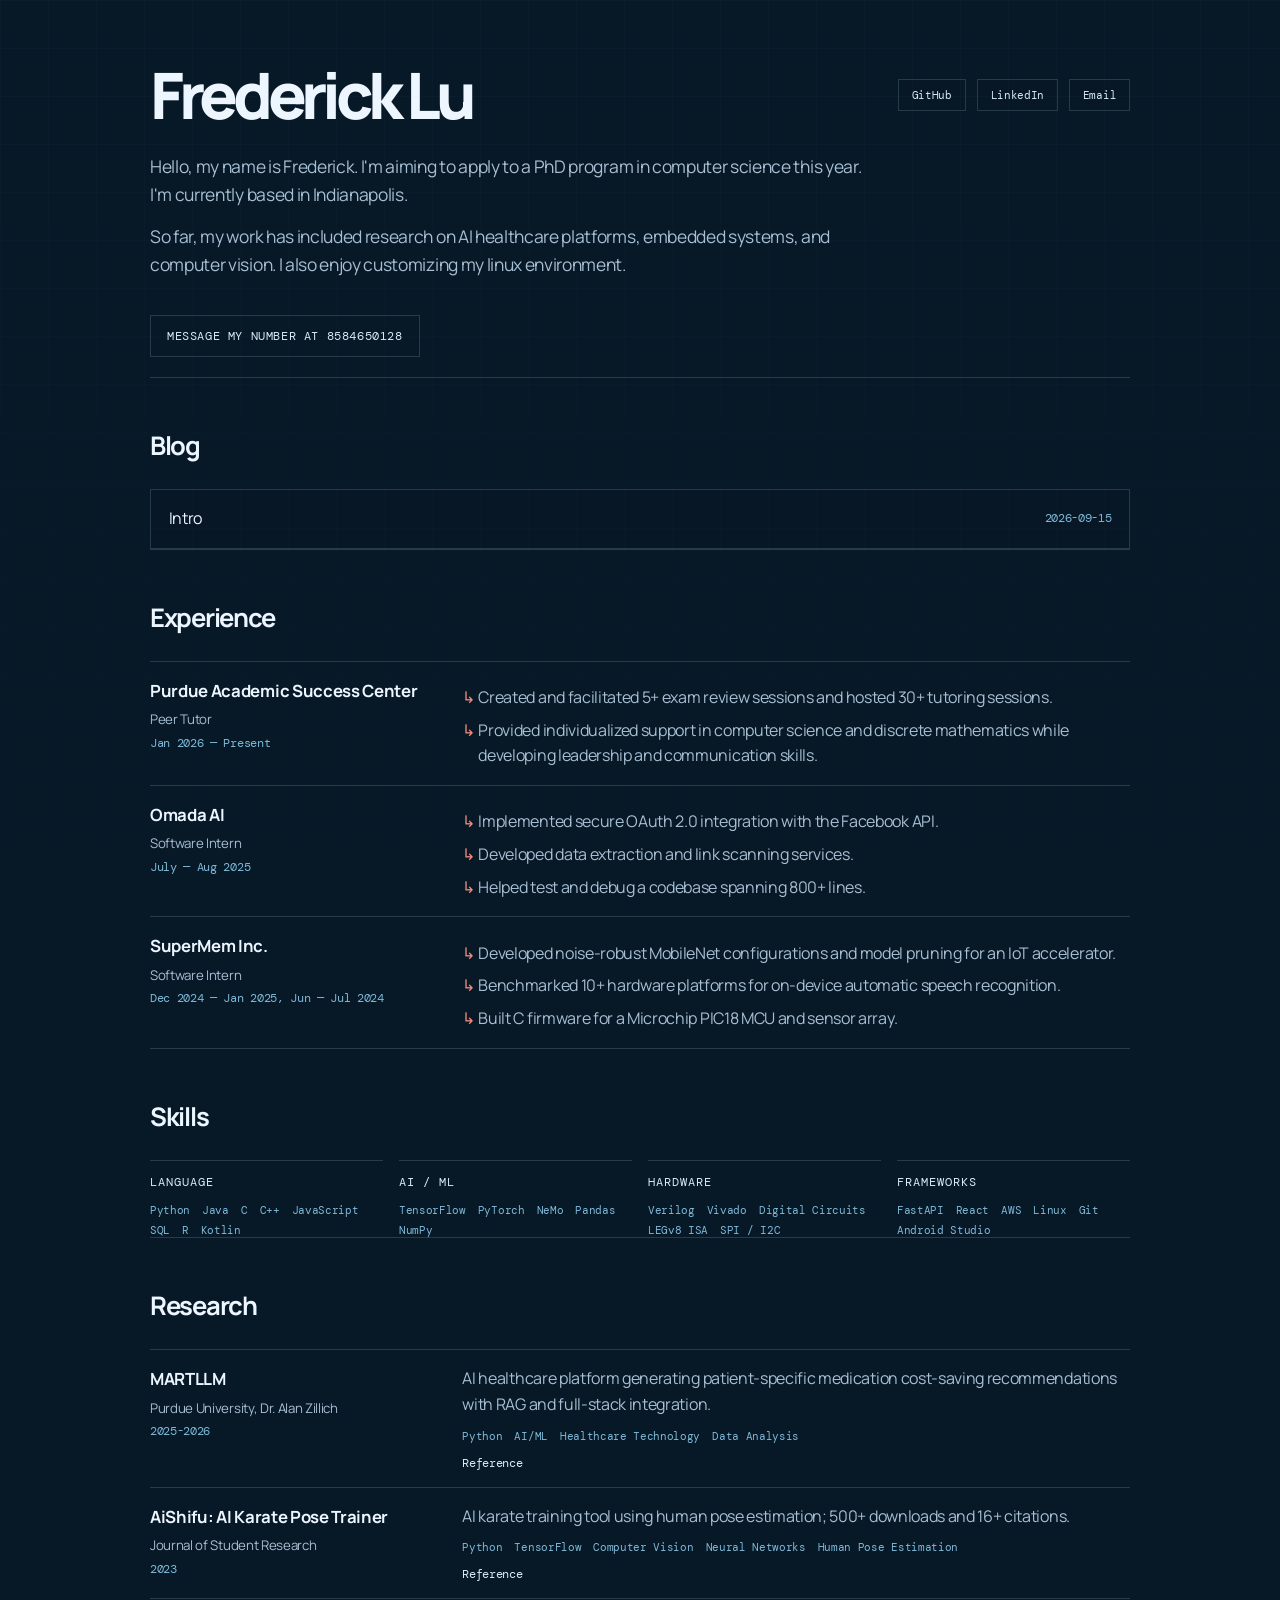
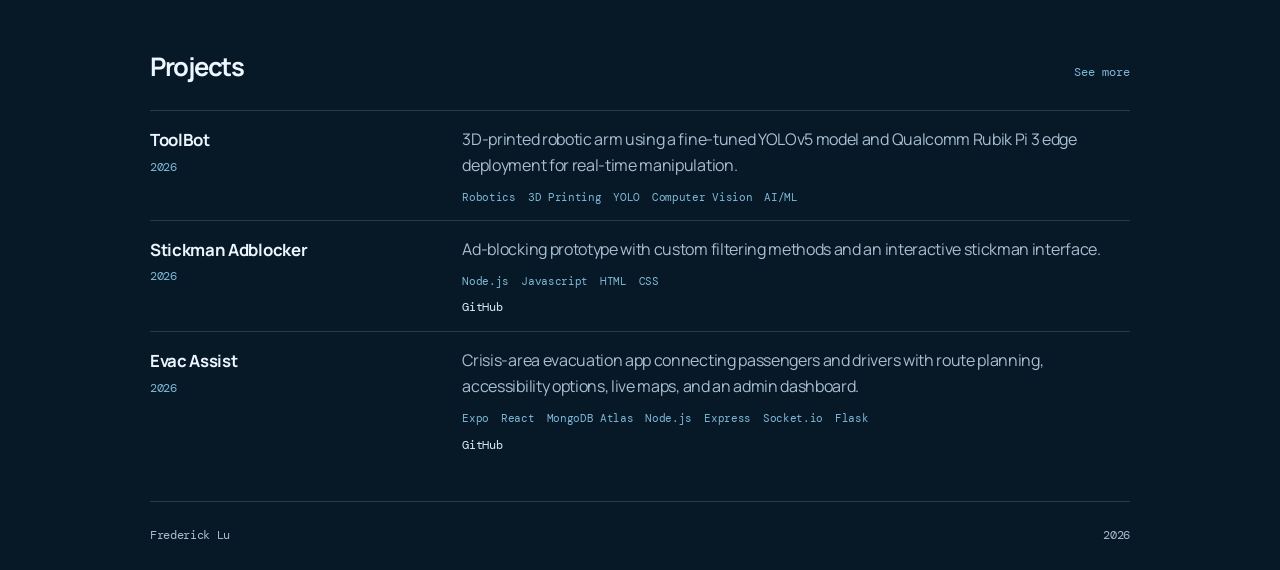
==== commit 95c8856b: "Refactor to be cleaner" ====
--- a/index.html
+++ b/index.html
@@ -1,182 +1,186 @@
 <!DOCTYPE html>
 <html lang="en">
-<head>
-    <meta charset="UTF-8">
-    <meta http-equiv="X-UA-Compatible" content="IE=edge">
-    <meta name="viewport" content="width=device-width, initial-scale=1.0">
-    <meta name="description" content="Frederick Lu - Double Major Computer Science & AI Science Student at Purdue University | Software Developer | AI Researcher">
-    <meta name="author" content="Frederick Lu">
-    <meta name="theme-color" content="#0b1f33">
-    <meta name="color-scheme" content="dark">
+  <head>
+    <meta charset="UTF-8" />
+    <meta http-equiv="X-UA-Compatible" content="IE=edge" />
+    <meta name="viewport" content="width=device-width, initial-scale=1.0" />
+    <meta
+      name="description"
+      content="Frederick Lu is a Purdue computer science and artificial intelligence student building useful software and research-driven systems."
+    />
+    <meta name="author" content="Frederick Lu" />
+    <meta name="theme-color" content="#071827" />
+    <meta name="color-scheme" content="dark" />
 
-    <!-- Open Graph / Social Sharing -->
-    <meta property="og:type" content="website">
-    <meta property="og:title" content="Frederick Lu - Computer Science & AI Science">
-    <meta property="og:description" content="Software developer and AI science student building useful systems with code, data, and curiosity.">
-    <meta property="og:url" content="https://frederick-g-lu.github.io/">
+    <title>Frederick Lu</title>
 
-    <!-- Twitter Card -->
-    <meta name="twitter:card" content="summary_large_image">
-    <meta name="twitter:title" content="Frederick Lu - Computer Science & AI Science">
-    <meta name="twitter:description" content="Software developer and AI science student building useful systems with code, data, and curiosity.">
+    <link rel="stylesheet" href="css/reset.css" />
+    <link rel="stylesheet" href="css/style.css" />
 
-    <title>Frederick Lu - Computer Science & AI Science Student & Software Developer</title>
-    
-    <!-- CSS Files -->
-    <link rel="stylesheet" href="css/reset.css">
-    <link rel="stylesheet" href="css/style.css">
-    
-    <!-- Typefaces -->
-    <link rel="preconnect" href="https://fonts.googleapis.com">
-    <link rel="preconnect" href="https://fonts.gstatic.com" crossorigin>
-    <link href="https://fonts.googleapis.com/css2?family=DM+Mono:wght@400;500&family=Manrope:wght@400;500;600;700;800&display=swap" rel="stylesheet">
-</head>
-<body>
-    <a class="skip-link" href="#main-content">Skip to content</a>
-    <div class="site-shell">
-        <nav class="navbar" id="navbar">
-            <div class="container">
-                <a class="nav-brand" href="#home" aria-label="Frederick Lu home"><span>FL</span><strong>Frederick Lu</strong></a>
-                <div class="nav-links" aria-label="Main navigation">
-                    <a href="#work">Work</a>
-                    <a href="#experience">Experience</a>
-                    <a href="#writing">Writing</a>
-                    <a href="#contact">Contact</a>
-                </div>
+    <link rel="preconnect" href="https://fonts.googleapis.com" />
+    <link rel="preconnect" href="https://fonts.gstatic.com" crossorigin />
+    <link
+      href="https://fonts.googleapis.com/css2?family=Manrope:wght@400;500;600;700;800&family=DM+Mono:wght@400;500&display=swap"
+      rel="stylesheet"
+    />
+  </head>
+  <body>
+    <main class="page-shell">
+      <section class="hero">
+        <div class="hero-header">
+          <h1>Frederick    Lu</h1>
+          <nav class="social-links" aria-label="Social links">
+            <a href="https://github.com/frederick-g-lu" target="_blank" rel="noreferrer" aria-label="GitHub">GitHub</a>
+            <a href="https://www.linkedin.com/in/frederick-g-lu" target="_blank" rel="noreferrer" aria-label="LinkedIn">LinkedIn</a>
+            <a href="mailto:lu.g.frederick@gmail.com" aria-label="Email">Email</a>
+          </nav>
+        </div>
+
+        <div class="hero-copy">
+          <p>
+            Hello, my name is Frederick. I'm aiming to apply to a PhD program in computer science this year. I'm currently based in Indianapolis</a>.
+          </p>
+          <p>
+            So far, my work has included research on AI healthcare platforms, embedded systems, and computer vision. I also enjoy customizing my linux environment.
+          </p>
+        </div>
+
+        <div class="hero-actions">
+          <a class="button secondary" href="tel:8584650128">Message my number at 8584650128</a>
+        </div>
+      </section>
+
+      <section class="content-section" id="blog">
+        <h2>Blog</h2>
+        <div class="accordion-list" id="blog-list" aria-live="polite"></div>
+      </section>
+
+      <section class="content-section" id="experience">
+        <h2>Experience</h2>
+
+        <article class="entry-row">
+          <div class="entry-head">
+            <h3>Purdue Academic Success Center</h3>
+            <p>Peer Tutor</p>
+            <span>Jan 2026 — Present</span>
+          </div>
+          <div class="entry-body">
+            <ul>
+              <li>Created and facilitated 5+ exam review sessions and hosted 30+ tutoring sessions.</li>
+              <li>Provided individualized support in computer science and discrete mathematics while developing leadership and communication skills.</li>
+            </ul>
+          </div>
+        </article>
+
+        <article class="entry-row">
+          <div class="entry-head">
+            <h3>Omada AI</h3>
+            <p>Software Intern</p>
+            <span>July — Aug 2025</span>
+          </div>
+          <div class="entry-body">
+            <ul>
+              <li>Implemented secure OAuth 2.0 integration with the Facebook API.</li>
+              <li>Developed data extraction and link scanning services.</li>
+              <li>Helped test and debug a codebase spanning 800+ lines.</li>
+            </ul>
+          </div>
+        </article>
+
+        <article class="entry-row">
+          <div class="entry-head">
+            <h3>SuperMem Inc.</h3>
+            <p>Software Intern</p>
+            <span>Dec 2024 — Jan 2025, Jun — Jul 2024</span>
+          </div>
+          <div class="entry-body">
+            <ul>
+              <li>Developed noise-robust MobileNet configurations and model pruning for an IoT accelerator.</li>
+              <li>Benchmarked 10+ hardware platforms for on-device automatic speech recognition.</li>
+              <li>Built C firmware for a Microchip PIC18 MCU and sensor array.</li>
+            </ul>
+          </div>
+        </article>
+      </section>
+
+      <section class="content-section" id="skills">
+        <h2>Skills</h2>
+        <div class="skill-grid">
+          <div class="skill-group">
+            <h3>Language</h3>
+            <div class="skill-list">
+              <span>Python</span>
+              <span>Java</span>
+              <span>C</span>
+              <span>C++</span>
+              <span>JavaScript</span>
+              <span>SQL</span>
+              <span>R</span>
+              <span>Kotlin</span>
             </div>
-        </nav>
+          </div>
 
-        <main id="main-content">
-        <section id="home" class="hero section-shell">
-            <div class="container">
-                <div class="hero-content">
-                    <p class="eyebrow"><span class="status-dot"></span> Available for collaboration</p>
-                    <h1 class="hero-title">Building at the intersection of <em>code</em>hardware and software.</h1>
-                    <p class="hero-subtitle">CS and AI dual-major at Purdue</p>
-                    <div class="hero-actions">
-                        <a class="button button-primary" href="#work">See selected work <span aria-hidden="true">↓</span></a>
-                        <a class="text-link" href="mailto:lu.g.frederick@gmail.com">Start a conversation <span aria-hidden="true">↗</span></a>
-                    </div>
-                    </div>
-                    <div class="hero-aside">
-                        <p class="mono-label">CURRENTLY</p>
-                        <p>AI platforms, systems software, and applied research.</p>
-                        <dl class="hero-facts">
-                            <div><dt>Based in</dt><dd>Indianapolis, IN</dd></div>
-                            <div><dt>Studying</dt><dd>AI + Computer Science</dd></div>
-                            <div><dt>Graduating</dt><dd>May 2027</dd></div>
-                        </dl>
-                    </div>
-                    <form class="hero-terminal-nav" id="hero-terminal-nav" aria-label="Jump to section">
-                        <label for="hero-nav-input" class="hero-terminal-label">navigate</label>
-                        <span class="hero-terminal-prompt" aria-hidden="true">/</span>
-                        <input
-                            id="hero-nav-input"
-                            class="hero-terminal-input"
-                            type="text"
-                            autocomplete="off"
-                            spellcheck="false"
-                            placeholder="type a section and press enter"
-                        >
-                    </form>
-                </div>
+          <div class="skill-group">
+            <h3>AI / ML</h3>
+            <div class="skill-list">
+              <span>TensorFlow</span>
+              <span>PyTorch</span>
+              <span>NeMo</span>
+              <span>Pandas</span>
+              <span>NumPy</span>
             </div>
-        </section>
+          </div>
 
-        <section id="work" class="projects section-shell section-tint">
-            <div class="container">
-                <div class="section-heading"><p class="mono-label">01 / selected work</p><h2>Fun things I’ve built</h2><p>AI, systems, and full-stack projects.</p></div>
-                <div class="projects-list" id="projects-list">
-                    <p class="loading-state">Loading selected work...</p>
-                </div>
+          <div class="skill-group">
+            <h3>Hardware</h3>
+            <div class="skill-list">
+              <span>Verilog</span>
+              <span>Vivado</span>
+              <span>Digital Circuits</span>
+              <span>LEGv8 ISA</span>
+              <span>SPI / I2C</span>
             </div>
-        </section>
+          </div>
 
-        <section id="experience" class="experience section-shell">
-            <div class="container">
-                <div class="section-heading"><p class="mono-label">02 / experience</p><h2>Where I’ve contributed</h2><p>Work across tutoring, software, hardware, and research.</p></div>
-                <div class="experience-list" id="experience-list">
-                    <p class="loading-state">Loading experience...</p>
-                </div>
+          <div class="skill-group">
+            <h3>Frameworks</h3>
+            <div class="skill-list">
+              <span>FastAPI</span>
+              <span>React</span>
+              <span>AWS</span>
+              <span>Linux</span>
+              <span>Git</span>
+              <span>Android Studio</span>
             </div>
-        </section>
+          </div>
+        </div>
+      </section>
 
-        <section id="skills" class="skills section-shell section-tint">
-            <div class="container">
-                <div class="section-heading"><p class="mono-label">03 / toolkit</p><h2>How I work</h2><p>Software, hardware, and ML tools.</p></div>
-                <div class="skills-categories" id="skills-categories">
-                    <p class="loading-state">Loading toolkit...</p>
-                </div>
-            </div>
-        </section>
+      <section class="content-section" id="publications">
+        <div class="section-heading">
+          <h2>Research</h2>
+          <button class="see-more-button" type="button" data-list-toggle="publications-list" aria-controls="publications-list" aria-expanded="false" hidden>See more</button>
+        </div>
+        <div class="entry-list" id="publications-list" aria-live="polite"></div>
+      </section>
 
-        <section id="writing" class="publications section-shell">
-            <div class="container">
-                <div class="section-heading"><p class="mono-label">04 / research</p><p>Selected research and publications.</p></div>
-                <div class="publications-list" id="publications-list">
-                    <p class="loading-state">Loading research...</p>
-                </div>
-            </div>
-        </section>
+      <section class="content-section" id="projects">
+        <div class="section-heading">
+          <h2>Projects</h2>
+          <button class="see-more-button" type="button" data-list-toggle="projects-list" aria-controls="projects-list" aria-expanded="false" hidden>See more</button>
+        </div>
+        <div class="entry-list" id="projects-list" aria-live="polite"></div>
+      </section>
+    </main>
 
-        <section id="education" class="education section-shell section-tint">
-            <div class="container">
-                <div class="section-heading"><p class="mono-label">05 / education</p><h2>I plan to continue my education.</h2></div>
-                <div class="education-content">
-                    <div class="education-card">
-                        <h3>Purdue University</h3>
-                        <p class="education-degree">Bachelor of Science, Computer Science & Artificial Intelligence</p>
-                        <p class="education-minor">Minor: Management</p>
-                        <p class="education-location">West Lafayette, IN | Early graduation 2027</p>
-                        <p class="education-gpa"><strong>GPA:</strong> <span id="education-gpa">3.65 / 4.0</span></p>
-                        <div class="education-honors">
-                            <p><strong>Honors & Achievements:</strong></p>
-                            <ul>
-                                <li>John Martinson Honors College - Leadership Council / Mentor</li>
-                                <li>Relevant Coursework: Computer Architecture, Systems Programming, Algorithms, Database Systems, and Machine Learning</li>
-                            </ul>
-                        </div>
-                    </div>
-                </div>
-            </div>
-        </section>
+    <footer class="site-footer">
+      <div class="footer-inner">
+        <span>Frederick Lu</span>
+        <span id="current-year"></span>
+      </div>
+    </footer>
 
-        <section id="activities" class="activities section-shell">
-            <div class="container">
-                <div class="section-heading"><p class="mono-label">06 / outside the editor</p><h2>Other than work</h2></div>
-                <div class="activities-grid" id="activities-grid">
-                    <p class="loading-state">Loading interests...</p>
-                </div>
-            </div>
-        </section>
+    <script src="js/main.js"></script>
+  </body>
+</html>
 
-        <section id="contact" class="contact section-shell section-tint">
-            <div class="container">
-                <p class="mono-label">07 / hello</p>
-                <h2 class="contact-title">Contact me using any of the below</em></h2
-                <div class="contact-content">
-                    <p>Open to ambitious projects, research.</p>
-                    <div class="social-links">
-                        <a href="mailto:lu.g.frederick@gmail.com" class="social-link">Email <span aria-hidden="true">↗</span></a>
-                        <a href="https://github.com/frederick-g-lu" target="_blank" rel="noopener noreferrer" class="social-link">GitHub <span aria-hidden="true">↗</span></a>
-                        <a href="https://www.linkedin.com/in/frederick-g-lu" target="_blank" rel="noopener noreferrer" class="social-link">LinkedIn <span aria-hidden="true">↗</span></a>
-                    </div>
-                </div>
-            </div>
-        </section>
-        </main>
-
-        <footer class="footer">
-            <div class="container">
-                <p>Frederick Lu <span aria-hidden="true">·</span> <span id="current-year"></span></p>
-                <a href="#home">Back to top ↑</a>
-            </div>
-        </footer>
-    </div>
-
-        <!-- JavaScript Files -->
-        <script src="js/main.js?v=20260908"></script>
-        <script src="js/animations.js?v=20260908"></script>
-    </body>
-    </html>
-
--- a/css/style.css
+++ b/css/style.css
@@ -1,151 +1,429 @@
 :root {
-    --ice-950: #071522;
-    --ice-900: #0b1f33;
-    --ice-850: #102a43;
-    --ice-800: #153653;
-    --ice-700: #255276;
-    --ice-500: #79b8d5;
-    --ice-300: #b9d9e6;
-    --ice-100: #edf7f9;
-    --coral: #f28c7d;
-    --muted: #86a8ba;
-    --line: rgba(185, 217, 230, 0.16);
-    --container: 1120px;
-    --sans: 'Manrope', 'Trebuchet MS', sans-serif;
-    --mono: 'DM Mono', 'Courier New', monospace;
+  --bg: #071827;
+  --bg-elevated: #0b1f33;
+  --panel: rgba(12, 24, 36, 0.7);
+  --line: rgba(183, 214, 228, 0.18);
+  --text: #edf6ff;
+  --muted: #a7bfd2;
+  --soft: #d8ebf6;
+  --accent: #f28c7d;
+  --accent-strong: #ffb49d;
+  --blue: #7eb9d8;
+  --shadow: rgba(0, 0, 0, 0.35);
+  --page-width: 980px;
+  --sans: 'Manrope', 'Segoe UI', sans-serif;
+  --mono: 'DM Mono', 'SFMono-Regular', monospace;
 }
 
 * { box-sizing: border-box; }
+
 html { scroll-behavior: smooth; }
-body { margin: 0; background: var(--ice-950); color: var(--ice-100); font-family: var(--sans); line-height: 1.6; overflow-x: hidden; }
-body::before { content: ''; position: fixed; inset: 0; pointer-events: none; opacity: .2; background-image: linear-gradient(rgba(121,184,213,.025) 1px, transparent 1px), linear-gradient(90deg, rgba(121,184,213,.025) 1px, transparent 1px); background-size: 48px 48px; mask-image: linear-gradient(to bottom, black, transparent 75%); }
-a { color: inherit; text-decoration: none; }
-a:focus-visible, input:focus-visible { outline: 2px solid var(--coral); outline-offset: 4px; }
-.container { width: min(var(--container), calc(100% - 3rem)); margin: 0 auto; }
-.skip-link { position: fixed; top: -4rem; left: 1rem; z-index: 20; padding: .6rem 1rem; background: var(--coral); color: var(--ice-950); }
-.skip-link:focus { top: 1rem; }
-
-.navbar { position: sticky; top: 0; z-index: 10; border-bottom: 1px solid var(--line); background: rgba(7,21,34,.86); backdrop-filter: blur(16px); }
-.navbar .container { min-height: 74px; display: flex; align-items: center; justify-content: space-between; gap: 2rem; }
-.nav-brand { display: inline-flex; align-items: center; gap: .75rem; font-size: .95rem; letter-spacing: -.02em; }
-.nav-brand span { display: grid; place-items: center; width: 31px; height: 31px; border: 1px solid var(--ice-500); color: var(--ice-300); font: .7rem var(--mono); }
-.nav-links { display: flex; align-items: center; gap: 1.5rem; color: var(--muted); font: .72rem var(--mono); }
-.nav-links a, .footer a { transition: color .2s ease; }
-.nav-links a:hover, .footer a:hover { color: var(--ice-100); }
-
-.section-shell { padding: 7rem 0; position: relative; }
-.section-tint { background: rgba(16,42,67,.38); border-top: 1px solid rgba(185,217,230,.05); border-bottom: 1px solid rgba(185,217,230,.05); }
-.hero { min-height: calc(100vh - 74px); display: flex; align-items: center; padding: 6rem 0 5rem; }
-.hero .container { display: grid; grid-template-columns: minmax(0,1.35fr) minmax(220px,.65fr); gap: 6rem 4rem; align-items: end; }
-.hero-content { max-width: 760px; }
-.eyebrow, .mono-label { margin: 0 0 1.25rem; color: var(--ice-500); font: .72rem var(--mono); letter-spacing: .12em; text-transform: uppercase; }
-.status-dot { display: inline-block; width: 7px; height: 7px; margin-right: .6rem; border-radius: 50%; background: var(--coral); box-shadow: 0 0 0 5px rgba(242,140,125,.1); }
-.hero-title { max-width: 820px; margin: 0; color: var(--ice-100); font-size: clamp(3.2rem,7vw,6.8rem); font-weight: 700; letter-spacing: -.075em; line-height: .98; }
-em { color: var(--ice-500); font-style: normal; }
-.hero-subtitle { max-width: 660px; margin: 2rem 0 0; color: var(--muted); font-size: 1.1rem; }
-.hero-actions { display: flex; align-items: center; flex-wrap: wrap; gap: 1.5rem; margin-top: 2.3rem; }
-.button { display: inline-flex; gap: .8rem; align-items: center; padding: .85rem 1.15rem; font-size: .85rem; font-weight: 700; transition: transform .2s ease, background .2s ease; }
-.button-primary { background: var(--ice-300); color: var(--ice-950); }
-.button-primary:hover { background: var(--ice-100); transform: translateY(-2px); }
-.text-link { color: var(--ice-300); font-size: .85rem; font-weight: 700; }
-.text-link span, .social-link span { color: var(--coral); }
-.hero-aside { padding-left: 1.5rem; border-left: 1px solid var(--line); color: var(--muted); font-size: .9rem; }
-.hero-aside .mono-label { margin-bottom: .5rem; }
-.hero-facts { margin: 2rem 0 0; }
-.hero-facts div { padding: .75rem 0; border-top: 1px solid var(--line); }
-.hero-facts dt { color: var(--muted); font: .68rem var(--mono); text-transform: uppercase; }
-.hero-facts dd { margin: .15rem 0 0; color: var(--ice-300); font-size: .85rem; }
-.hero-terminal-nav { grid-column: 1 / -1; display: flex; align-items: center; gap: .8rem; max-width: 640px; padding: .8rem 0; border-bottom: 1px solid var(--line); color: var(--muted); font: .75rem var(--mono); }
-.hero-terminal-prompt { color: var(--coral); }
-.hero-terminal-input { flex: 1; min-width: 0; border: 0; background: transparent; color: var(--ice-100); font: inherit; }
-.hero-terminal-input::placeholder { color: var(--muted); opacity: .7; }
-
-.section-heading { display: grid; grid-template-columns: minmax(0,1fr) minmax(260px,.8fr); column-gap: 4rem; align-items: end; margin-bottom: 3rem; }
-.section-heading .mono-label { grid-column: 1 / -1; }
-.section-heading h2 { margin: 0; color: var(--ice-100); font-size: clamp(2rem,4vw,3.5rem); letter-spacing: -.06em; line-height: 1; }
-.section-heading > p:last-child { margin: 0; color: var(--muted); font-size: .95rem; }
-.loading-state { color: var(--muted); font: .8rem var(--mono); }
-.projects-list, .experience-list, .publications-list { display: grid; gap: 0; }
-.project-item, .experience-item, .publication-item { display: grid; grid-template-columns: minmax(140px,.3fr) minmax(0,1fr); gap: 2rem; padding: 1.6rem 0; border-top: 1px solid var(--line); transition: padding .2s ease, background .2s ease; }
-.project-item:hover, .experience-item:hover, .publication-item:hover { padding-left: 1rem; padding-right: 1rem; background: rgba(37,82,118,.18); }
-.project-header, .publication-header { grid-column: 1; grid-row: 1; }
-.project-title, .publication-title, .experience-position { margin: 0; color: var(--ice-100); font-size: 1.05rem; font-weight: 700; letter-spacing: -.02em; }
-.project-year, .publication-year { margin: .35rem 0 0; color: var(--ice-500); font: .7rem var(--mono); }
-.project-description, .publication-description { grid-column: 2; grid-row: 1; max-width: 680px; margin: 0; color: var(--muted); font-size: .92rem; }
-.project-tech, .publication-tech { grid-column: 2; display: flex; flex-wrap: wrap; gap: .4rem; margin-top: -.8rem; }
-.tech-tag, .skill-tag { color: var(--ice-500); font: .68rem var(--mono); }
-.tech-tag:not(:last-child)::after { content: ' /'; padding-left: .4rem; color: var(--ice-700); }
-.project-links, .publication-links { grid-column: 2; display: flex; gap: 1.25rem; margin-top: -.55rem; }
-.project-link, .publication-link { color: var(--ice-300); font-size: .78rem; font-weight: 700; }
-.project-link:hover, .publication-link:hover { color: var(--coral); }
-
-.experience-item { grid-template-columns: minmax(180px,.42fr) minmax(0,1fr); }
-.experience-meta { grid-column: 1; }
-.experience-company { margin: .2rem 0 0; color: var(--ice-500); font-size: .8rem; }
-.experience-period { margin: .25rem 0 0; color: var(--muted); font: .68rem var(--mono); }
-.experience-details { grid-column: 2; }
-.experience-details ul { margin: 0; padding: 0; list-style: none; }
-.experience-details li { position: relative; margin-bottom: .7rem; padding-left: 1.2rem; color: var(--muted); font-size: .92rem; }
-.experience-details li::before { content: '↳'; position: absolute; left: 0; color: var(--coral); }
-.skills-categories { display: grid; grid-template-columns: repeat(5,1fr); border-top: 1px solid var(--line); }
-.skill-category { min-height: 180px; padding: 1.5rem 1rem 1.5rem 0; border-right: 1px solid var(--line); }
-.skill-category:not(:first-child) { padding-left: 1rem; }
-.skill-category:last-child { border-right: 0; }
-.skill-category-title { margin: 0 0 1.3rem; color: var(--ice-300); font-size: .82rem; }
-.skill-list { display: flex; flex-direction: column; gap: .45rem; }
-
-.education-content { max-width: 720px; }
-.education-card { padding: 2rem 0; border-top: 1px solid var(--line); }
-.education-card h3 { margin: 0; color: var(--ice-100); font-size: 1.4rem; }
-.education-degree { margin: .35rem 0; color: var(--ice-300); }
-.education-minor, .education-location, .education-gpa { margin: .2rem 0; color: var(--muted); font-size: .85rem; }
-.education-honors { margin-top: 1.5rem; padding-top: 1rem; border-top: 1px solid var(--line); color: var(--muted); font-size: .85rem; }
-.education-honors p { margin: .25rem 0; }
-.education-honors ul { margin: .5rem 0 0; padding-left: 1.2rem; }
-.activities-grid { display: grid; grid-template-columns: repeat(3,1fr); gap: 1rem; }
-.activity-card { padding: 1.3rem 0; border-top: 1px solid var(--line); }
-.activity-title { margin: 0; color: var(--ice-300); font-size: .95rem; }
-.activity-description { margin: .5rem 0 0; color: var(--muted); font-size: .82rem; }
-.contact-title { max-width: 700px; margin: 0; font-size: clamp(3rem,7vw,6.2rem); letter-spacing: -.08em; line-height: .95; }
-.contact-content { max-width: 510px; margin: 2rem 0 0; }
-.contact-content > p { color: var(--muted); }
-.social-links { display: flex; flex-wrap: wrap; gap: 1.5rem; margin-top: 1.75rem; }
-.social-link { color: var(--ice-300); font-size: .82rem; font-weight: 700; }
-.social-link:hover { color: var(--ice-100); }
-.footer { padding: 2rem 0 3rem; border-top: 1px solid var(--line); color: var(--muted); font: .7rem var(--mono); }
-.footer .container { display: flex; justify-content: space-between; gap: 1rem; }
-
-@media (max-width: 780px) {
-    .container { width: min(var(--container), calc(100% - 2rem)); }
-    .section-shell { padding: 5rem 0; }
-    .hero { min-height: auto; padding: 6rem 0 4rem; }
-    .hero .container { display: block; }
-    .hero-aside { margin-top: 3rem; padding: 1.25rem 0 0; border-top: 1px solid var(--line); border-left: 0; }
-    .hero-facts { display: grid; grid-template-columns: repeat(3,1fr); gap: .75rem; }
-    .hero-terminal-nav { margin-top: 3rem; }
-    .section-heading { display: block; }
-    .section-heading > p:last-child { margin-top: 1.25rem; }
-    .skills-categories { grid-template-columns: repeat(2,1fr); }
-    .skill-category:nth-child(2), .skill-category:nth-child(4) { border-right: 0; }
-    .skill-category:nth-child(n+3) { border-top: 1px solid var(--line); }
-    .skill-category:nth-child(3) { padding-left: 0; }
-    .activities-grid { grid-template-columns: 1fr; }
-}
-@media (max-width: 540px) {
-    .nav-links { gap: .7rem; font-size: .62rem; }
-    .nav-brand strong { display: none; }
-    .hero-title { font-size: clamp(2.8rem,15vw,4.4rem); }
-    .hero-subtitle { font-size: 1rem; }
-    .hero-facts { grid-template-columns: 1fr; }
-    .project-item, .experience-item, .publication-item { display: block; }
-    .project-year, .publication-year { margin: .35rem 0 .7rem; }
-    .project-description, .publication-description { margin-top: .8rem; }
-    .project-tech, .publication-tech, .project-links, .publication-links { margin-top: 1rem; }
-    .experience-details { margin-top: 1rem; }
-    .skills-categories { display: block; }
-    .skill-category, .skill-category:not(:first-child) { min-height: auto; padding: 1.3rem 0; border-right: 0; border-top: 1px solid var(--line); }
-    .skill-category:first-child { border-top: 0; }
-    .skill-list { flex-direction: row; flex-wrap: wrap; }
-    .footer .container { align-items: flex-start; flex-direction: column; }
-}
-@media (prefers-reduced-motion: reduce) { *, *::before, *::after { scroll-behavior: auto !important; transition-duration: .01ms !important; animation-duration: .01ms !important; } }
+
+body {
+  margin: 0;
+  background: var(--bg);
+  color: var(--text);
+  font-family: var(--sans);
+  line-height: 1.6;
+  letter-spacing: -0.02em;
+}
+
+body::before {
+  content: '';
+  position: fixed;
+  inset: 0;
+  pointer-events: none;
+  background-image:
+    linear-gradient(rgba(126, 185, 216, 0.04) 1px, transparent 1px),
+    linear-gradient(90deg, rgba(126, 185, 216, 0.04) 1px, transparent 1px);
+  background-size: 48px 48px;
+  mask-image: linear-gradient(to bottom, rgba(0,0,0,0.8), rgba(0,0,0,0.15));
+}
+
+a {
+  color: inherit;
+  text-decoration: none;
+}
+
+button, input {
+  font: inherit;
+}
+
+.page-shell {
+  width: min(var(--page-width), calc(100% - 2rem));
+  margin: 0 auto;
+  padding: 4rem 0 2rem;
+}
+
+.hero {
+  display: grid;
+  gap: 1.75rem;
+  padding-bottom: 1.25rem;
+}
+
+.hero-header {
+  display: flex;
+  align-items: center;
+  justify-content: space-between;
+  gap: 1rem;
+}
+
+h1 {
+  margin: 0;
+  font-size: clamp(2.8rem, 5vw, 4.8rem);
+  line-height: 0.96;
+  letter-spacing: -0.08em;
+  font-weight: 800;
+}
+
+.social-links {
+  display: flex;
+  align-items: center;
+  flex-wrap: wrap;
+  gap: 0.7rem;
+  justify-content: flex-end;
+}
+
+.social-links a {
+  display: inline-flex;
+  align-items: center;
+  justify-content: center;
+  min-width: 52px;
+  min-height: 32px;
+  padding: 0.35rem 0.8rem;
+  border: 1px solid var(--line);
+  border-radius: 0px;
+  background: rgba(10, 23, 34, 0.25);
+  color: var(--soft);
+  font: 0.7rem var(--mono);
+  transition: border-color 0.2s ease, color 0.2s ease;
+}
+
+.social-links a:hover,
+.social-links a:focus-visible {
+  border-color: rgba(242, 140, 125, 0.7);
+  color: var(--text);
+}
+
+.hero-copy {
+  display: grid;
+  gap: 0.85rem;
+  max-width: 730px;
+  color: var(--muted);
+  font-size: 1.09rem;
+}
+
+.hero-copy p {
+  margin: 0;
+}
+
+.location-pill {
+  display: inline-flex;
+  align-items: center;
+  padding: 0.14rem 0.5rem;
+  border: 1px solid var(--line);
+  border-radius: 999px;
+  background: rgba(126, 185, 216, 0.08);
+  color: var(--soft);
+}
+
+.hero-actions {
+  display: flex;
+  flex-wrap: wrap;
+  gap: 0.9rem;
+  padding-top: 0.5rem;
+  border-radius: 0px;
+}
+
+.button {
+  display: inline-flex;
+  align-items: center;
+  justify-content: center;
+  min-height: 42px;
+  padding: 0.7rem 1rem;
+  border: 1px solid var(--line);
+  border-radius: 999px;
+  font: 0.75rem var(--mono);
+  text-transform: uppercase;
+  letter-spacing: 0.05em;
+  transition: transform 0.2s ease, border-color 0.2s ease, background 0.2s ease;
+}
+
+.button:hover,
+.button:focus-visible {
+  transform: translateY(-1px);
+  border-color: rgba(242, 140, 125, 0.7);
+}
+
+.button.primary {
+  background: var(--accent);
+  border-color: var(--accent);
+  color: var(--bg);
+}
+
+.button.secondary {
+  background: transparent;
+  color: var(--soft);
+  border-radius: 0px;
+}
+
+.content-section {
+  padding-top: 3rem;
+  border-top: 1px solid var(--line);
+}
+
+h2 {
+  margin: 0 0 1.4rem;
+  font-size: clamp(1.6rem, 2vw, 2.2rem);
+  letter-spacing: -0.05em;
+}
+
+.section-heading {
+  display: flex;
+  align-items: baseline;
+  justify-content: space-between;
+  gap: 1rem;
+}
+
+.see-more-button {
+  margin-bottom: 1.4rem;
+  padding: 0;
+  border: 0;
+  background: transparent;
+  color: var(--blue);
+  cursor: pointer;
+  font: 0.72rem var(--mono);
+}
+
+.see-more-button:hover,
+.see-more-button:focus-visible {
+  color: var(--accent-strong);
+}
+
+.accordion-list {
+  display: grid;
+  gap: 0.7rem;
+}
+
+.entry-list {
+  display: grid;
+}
+
+.entry-row[hidden] {
+  display: none;
+}
+
+.accordion-list details,
+.see-more-list {
+  border: 1px solid var(--line);
+  background: rgba(11, 22, 35, 0.34);
+}
+
+.accordion-list summary,
+.see-more-list summary {
+  display: flex;
+  align-items: center;
+  justify-content: space-between;
+  gap: 1rem;
+  padding: 1rem 1.1rem;
+  cursor: pointer;
+  list-style: none;
+  font-size: 1rem;
+  color: var(--text);
+}
+
+.accordion-list summary::-webkit-details-marker,
+.see-more-list summary::-webkit-details-marker { display: none; }
+
+.accordion-list time {
+  color: var(--blue);
+  font: 0.72rem var(--mono);
+  white-space: nowrap;
+}
+
+.accordion-body,
+.details-body {
+  padding: 0 1.1rem 1rem;
+  color: var(--muted);
+}
+
+.details-body .entry-row:first-child {
+  margin-top: 0;
+}
+
+.accordion-body p {
+  margin: 0 0 0.85rem;
+}
+
+.see-more-label {
+  color: var(--blue);
+  font: 0.72rem var(--mono);
+  text-transform: lowercase;
+}
+
+.entry-row {
+  display: grid;
+  grid-template-columns: minmax(190px, 0.42fr) minmax(0, 1fr);
+  gap: 1.3rem 2rem;
+  padding: 1rem 0;
+  border-top: 1px solid var(--line);
+}
+
+.entry-row:first-of-type {
+  border-top: 1px solid var(--line);
+}
+
+.entry-head {
+  color: var(--text);
+}
+
+.entry-head h3 {
+  margin: 0;
+  font-size: 1.05rem;
+}
+
+.entry-head p,
+.entry-head span {
+  margin: 0.28rem 0 0;
+  color: var(--muted);
+  font-size: 0.83rem;
+}
+
+.entry-head span {
+  display: block;
+  color: var(--blue);
+  font-family: var(--mono);
+  font-size: 0.72rem;
+}
+
+.entry-body {
+  color: var(--muted);
+}
+
+.entry-body p {
+  margin: 0;
+}
+
+.entry-body ul {
+  margin: 0;
+  padding: 0;
+  list-style: none;
+}
+
+.entry-body li {
+  position: relative;
+  margin-top: 0.45rem;
+  padding-left: 1rem;
+}
+
+.entry-body li::before {
+  content: '↳';
+  position: absolute;
+  left: 0;
+  color: var(--accent);
+}
+
+.tech-row,
+.skill-list {
+  display: flex;
+  flex-wrap: wrap;
+  gap: 0.4rem 0.75rem;
+  margin-top: 0.7rem;
+  font: 0.7rem var(--mono);
+  color: var(--blue);
+}
+
+.entry-link-row {
+  margin-top: 0.8rem;
+  font: 0.72rem var(--mono);
+}
+
+.entry-link-row a {
+  color: var(--soft);
+}
+
+.entry-link-row a:hover,
+.entry-link-row a:focus-visible {
+  color: var(--accent-strong);
+}
+
+.skill-grid {
+  display: grid;
+  grid-template-columns: repeat(4, minmax(0, 1fr));
+  gap: 1rem;
+}
+
+.skill-group {
+  padding-top: 0.8rem;
+  border-top: 1px solid var(--line);
+}
+
+.skill-group h3 {
+  margin: 0 0 0.8rem;
+  color: var(--soft);
+  font: 0.78rem var(--mono);
+  letter-spacing: 0.08em;
+  text-transform: uppercase;
+}
+
+.site-footer {
+  width: min(var(--page-width), calc(100% - 2rem));
+  margin: 0 auto;
+  border-top: 1px solid var(--line);
+}
+
+.footer-inner {
+  display: flex;
+  align-items: center;
+  justify-content: space-between;
+  min-height: 68px;
+  color: var(--muted);
+  font: 0.72rem var(--mono);
+}
+
+@media (max-width: 760px) {
+  .hero-header {
+    flex-direction: column;
+    align-items: flex-start;
+  }
+
+  .social-links {
+    justify-content: flex-start;
+  }
+
+  .entry-row,
+  .skill-grid {
+    grid-template-columns: 1fr;
+  }
+}
+
+@media (max-width: 560px) {
+  .page-shell,
+  .site-footer {
+    width: min(var(--page-width), calc(100% - 1.2rem));
+  }
+
+  .social-links {
+    gap: 0.5rem;
+  }
+
+  .button {
+    width: 100%;
+  }
+
+  .footer-inner {
+    flex-direction: column;
+    justify-content: center;
+    align-items: flex-start;
+    padding: 1rem 0;
+  }
+}
+
+@media (prefers-reduced-motion: reduce) {
+  html { scroll-behavior: auto; }
+  *, *::before, *::after {
+    animation-duration: 0.01ms !important;
+    animation-iteration-count: 1 !important;
+    transition-duration: 0.01ms !important;
+  }
+}
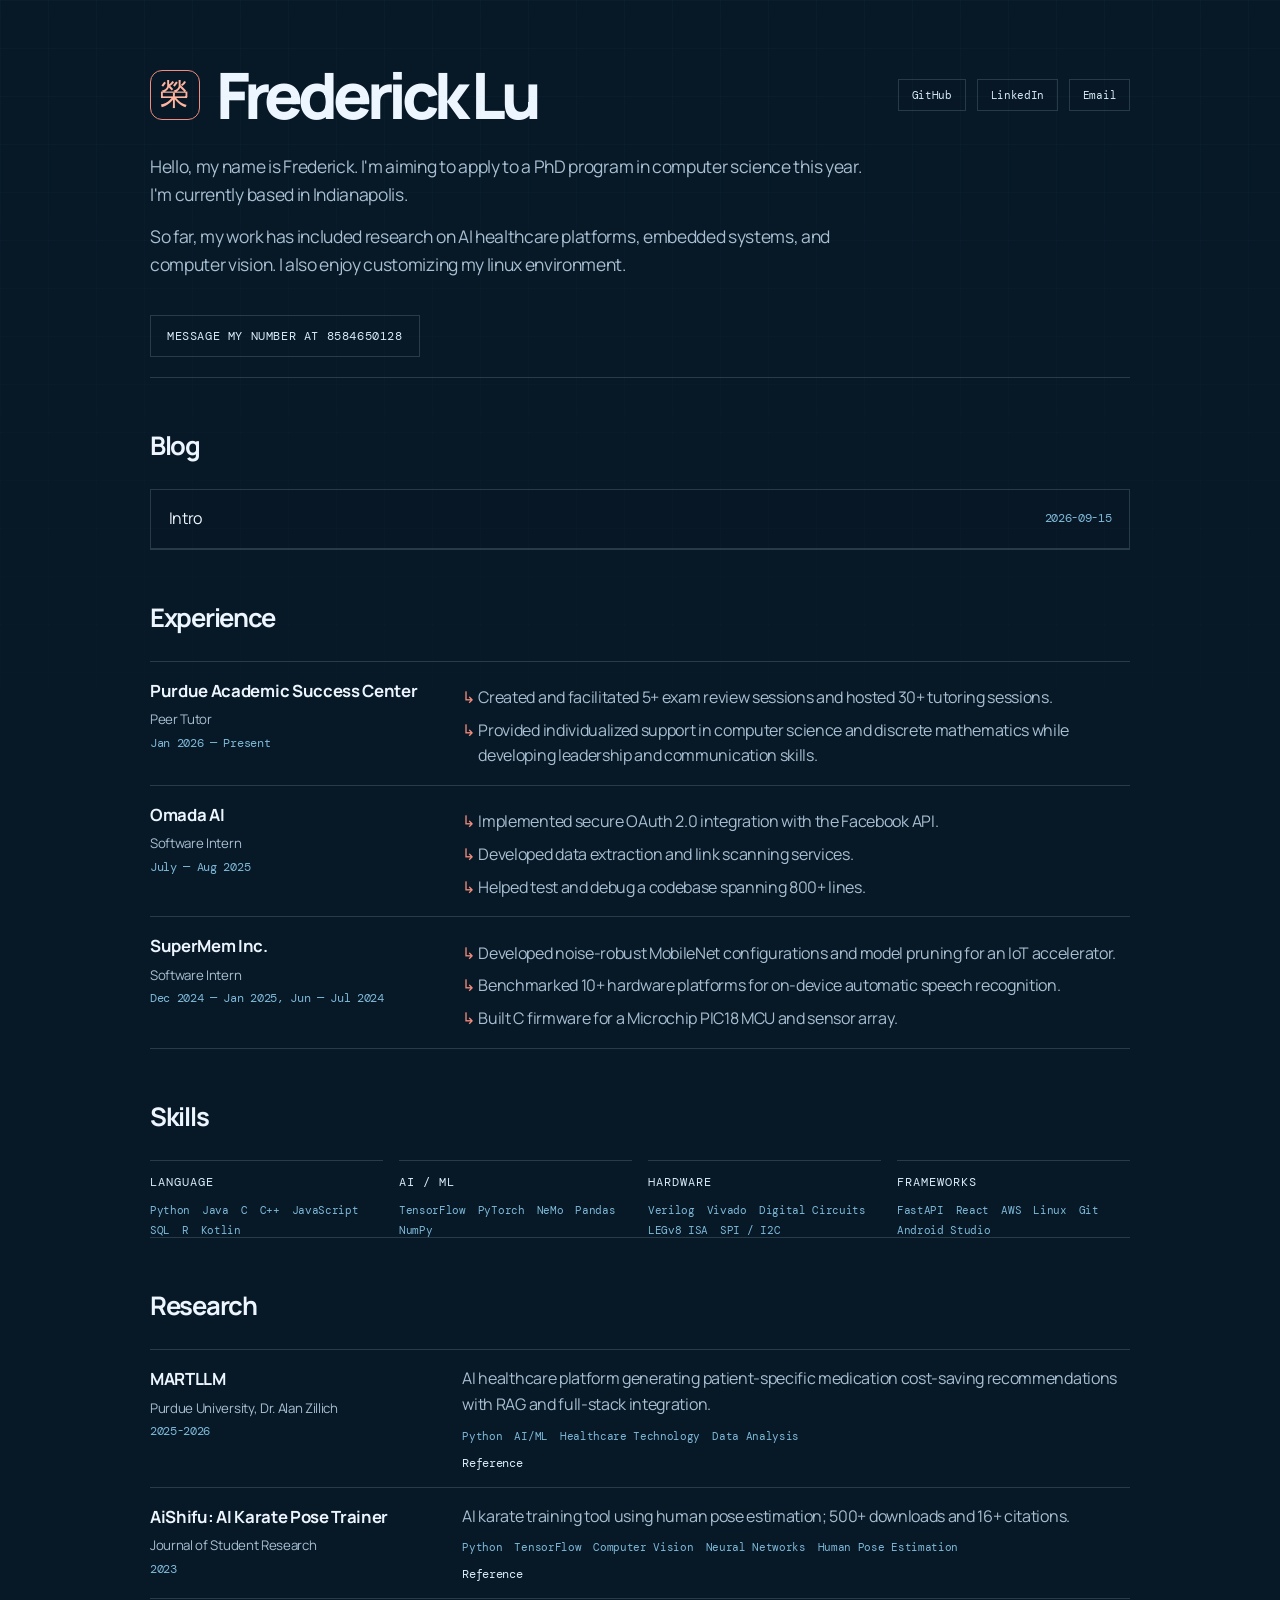
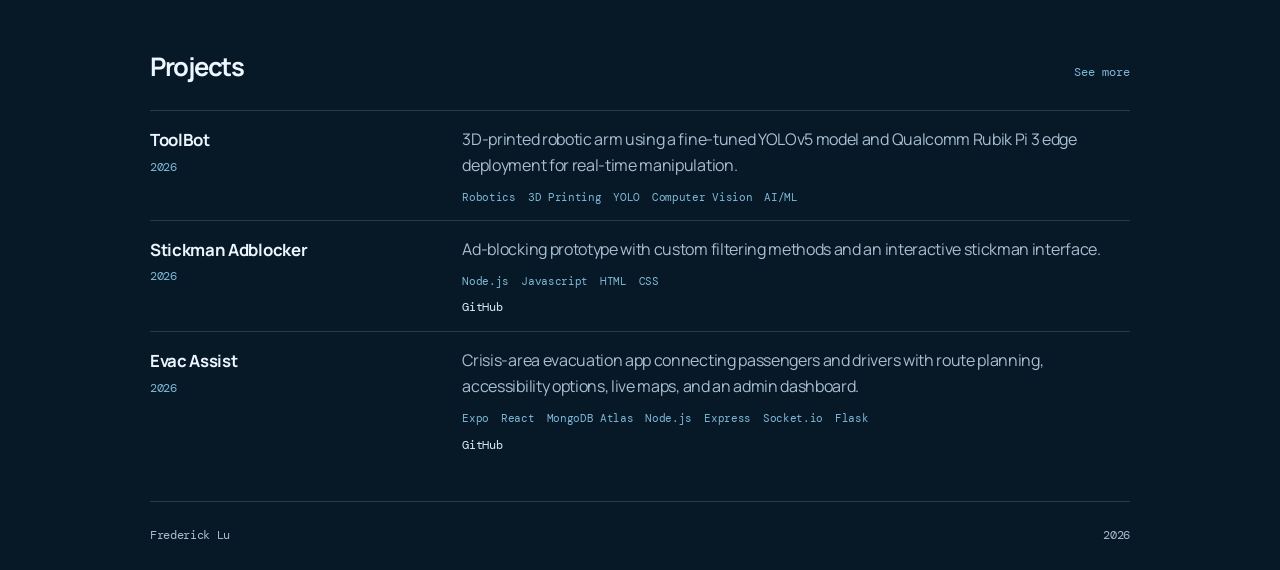
==== commit 77f876ae: "Added personal logo character, checked github pages compatability, removed unmatched ending text in " ====
--- a/index.html
+++ b/index.html
@@ -28,7 +28,10 @@
     <main class="page-shell">
       <section class="hero">
         <div class="hero-header">
-          <h1>Frederick    Lu</h1>
+          <div class="brand-lockup">
+            <span class="personal-logo" aria-label="Frederick Lu logo">榮</span>
+            <h1>Frederick    Lu</h1>
+          </div>
           <nav class="social-links" aria-label="Social links">
             <a href="https://github.com/frederick-g-lu" target="_blank" rel="noreferrer" aria-label="GitHub">GitHub</a>
             <a href="https://www.linkedin.com/in/frederick-g-lu" target="_blank" rel="noreferrer" aria-label="LinkedIn">LinkedIn</a>
@@ -38,7 +41,7 @@
 
         <div class="hero-copy">
           <p>
-            Hello, my name is Frederick. I'm aiming to apply to a PhD program in computer science this year. I'm currently based in Indianapolis</a>.
+            Hello, my name is Frederick. I'm aiming to apply to a PhD program in computer science this year. I'm currently based in Indianapolis.
           </p>
           <p>
             So far, my work has included research on AI healthcare platforms, embedded systems, and computer vision. I also enjoy customizing my linux environment.
--- a/css/style.css
+++ b/css/style.css
@@ -68,6 +68,26 @@
   gap: 1rem;
 }
 
+.brand-lockup {
+  display: flex;
+  align-items: center;
+  gap: 1rem;
+}
+
+.personal-logo {
+  display: inline-flex;
+  align-items: center;
+  justify-content: center;
+  width: 3.1rem;
+  height: 3.1rem;
+  border: 1px solid var(--accent);
+  border-radius: 0.75rem;
+  color: var(--accent-strong);
+  font-family: serif;
+  font-size: 1.8rem;
+  line-height: 1;
+}
+
 h1 {
   margin: 0;
   font-size: clamp(2.8rem, 5vw, 4.8rem);
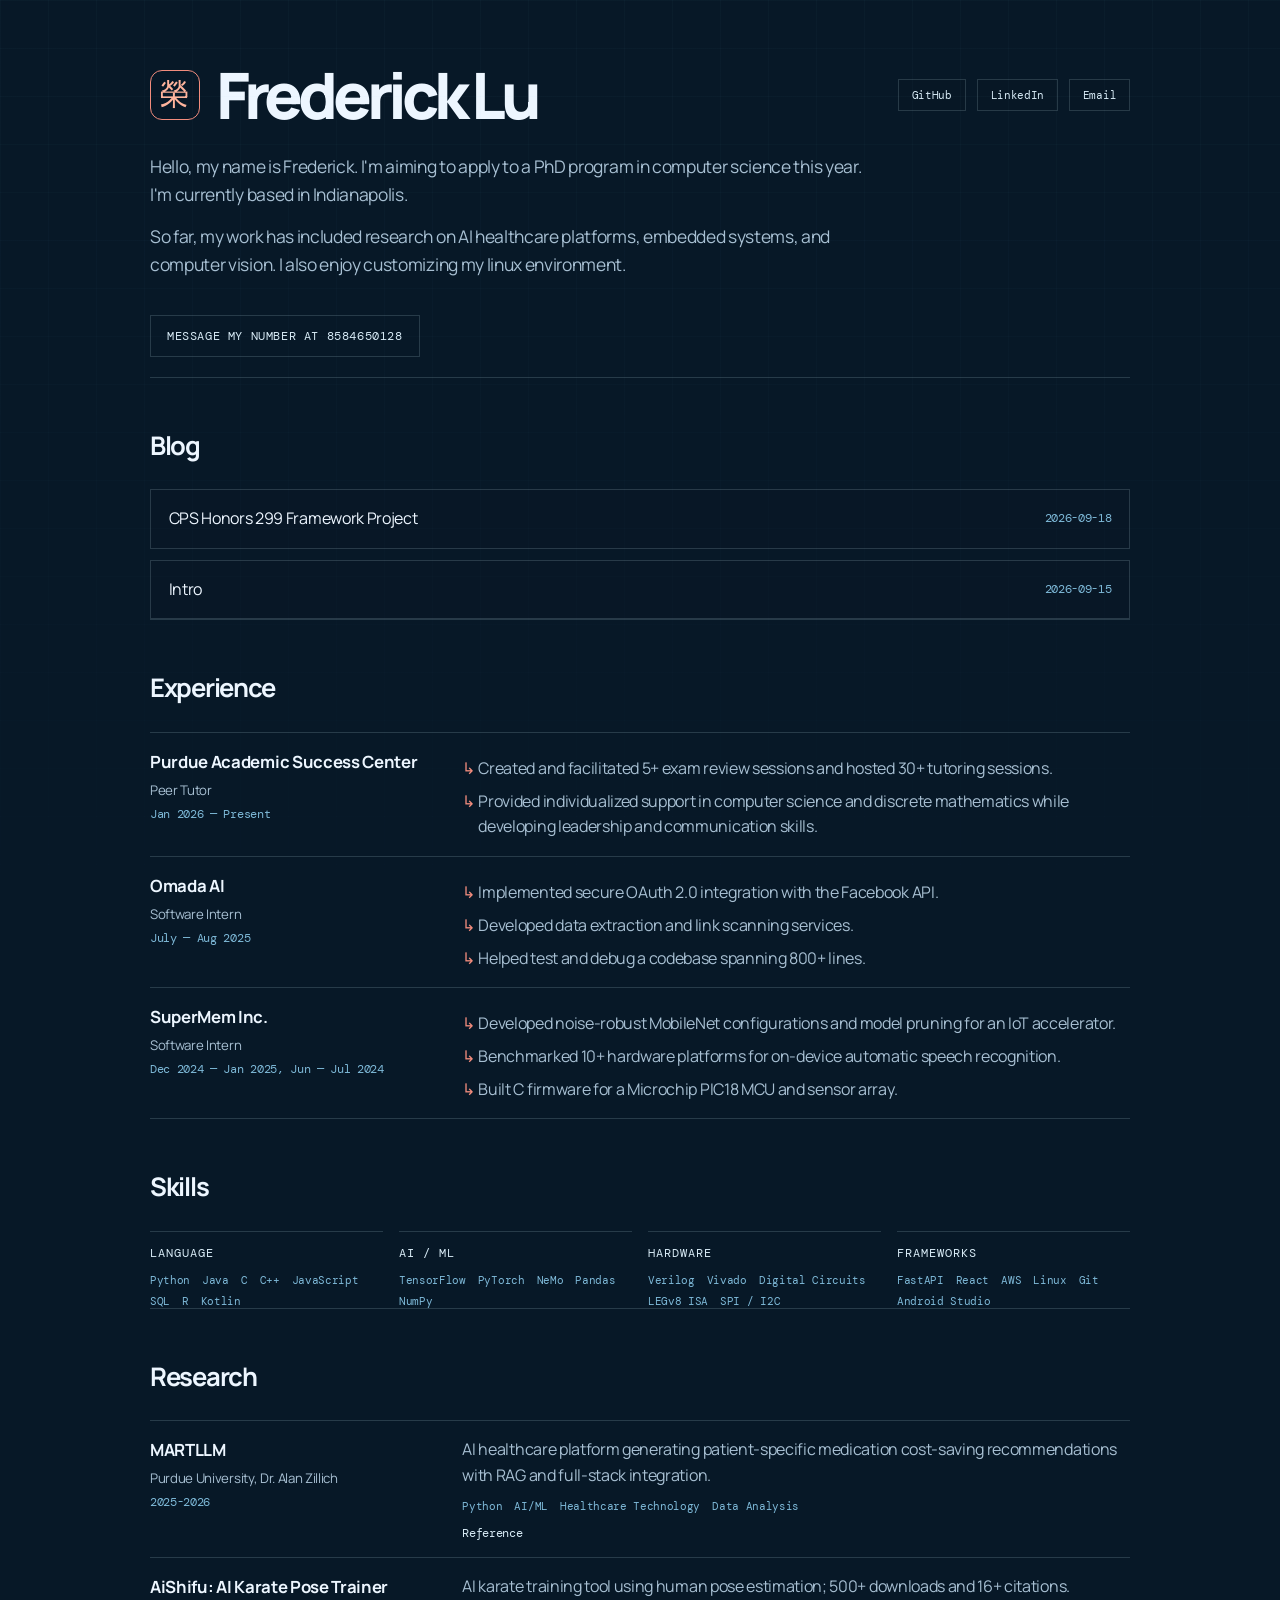
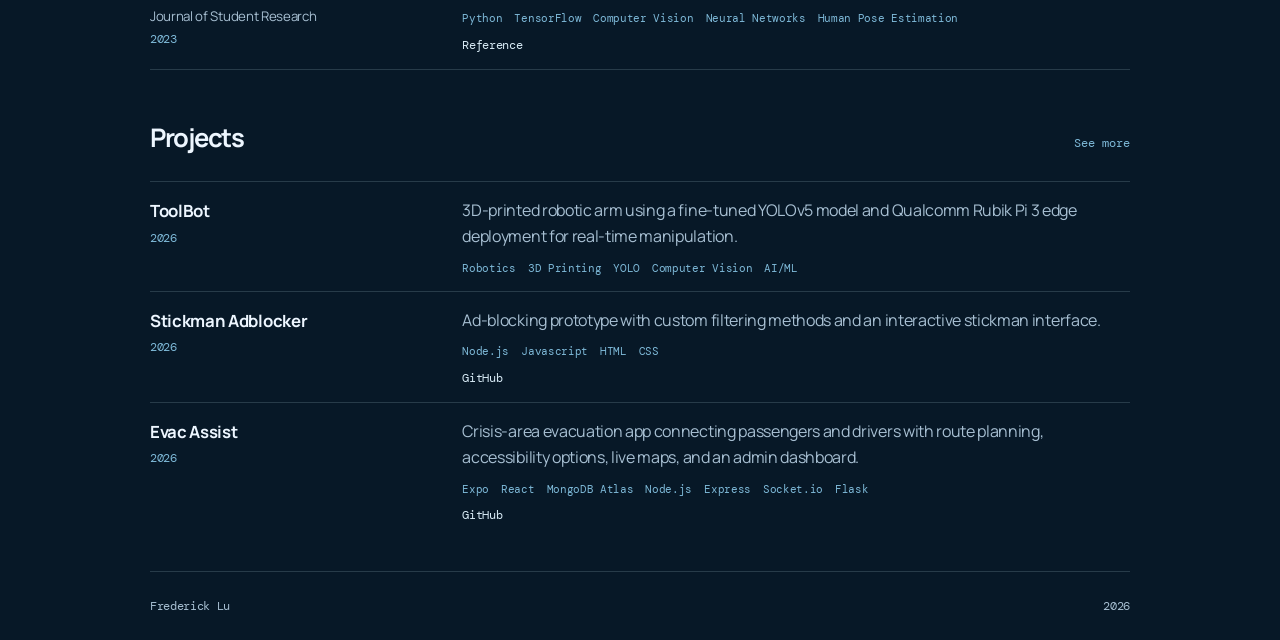
==== commit e9e469ec: "Adjust blog functionality to handle multiple lines/paragraphs" ====
--- a/index.html
+++ b/index.html
@@ -183,7 +183,7 @@
       </div>
     </footer>
 
-    <script src="js/main.js"></script>
+    <script src="js/main.js?v=3"></script>
   </body>
 </html>
 
--- a/css/style.css
+++ b/css/style.css
@@ -273,6 +273,7 @@
 
 .accordion-body p {
   margin: 0 0 0.85rem;
+  white-space: pre-line;
 }
 
 .see-more-label {
